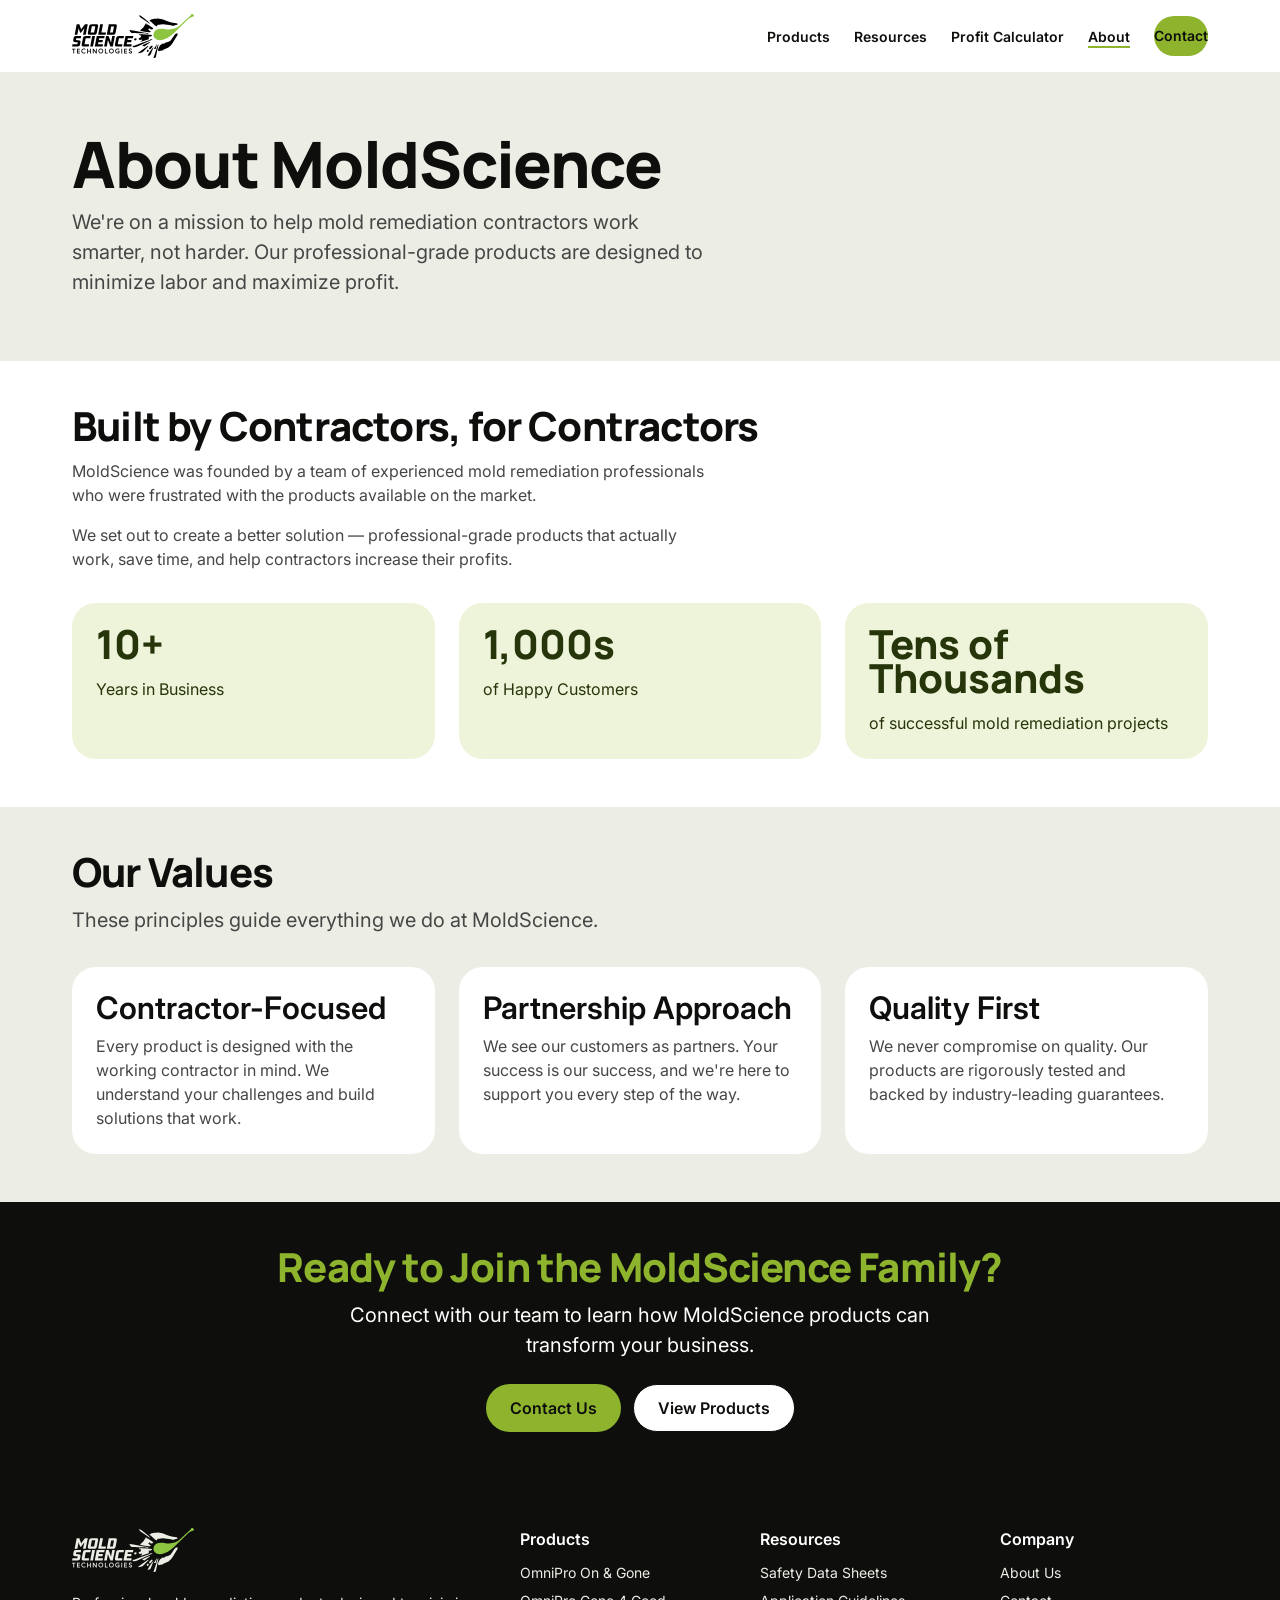
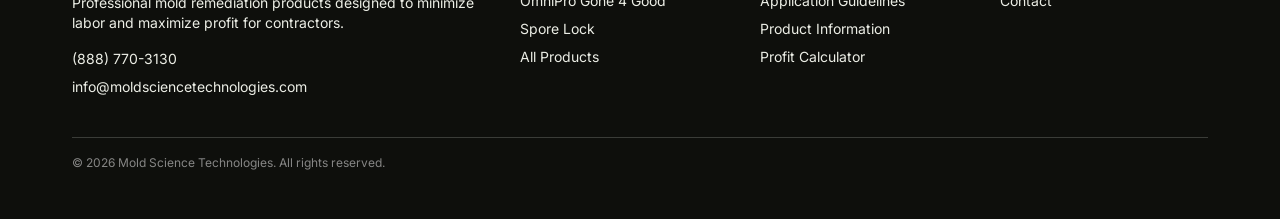
==== about.html @ 7e909fd3 "Sync live site source from Vercel deployment Co-Authored-By: Claude Fable 5 <noreply@anthropic.com>" ====
<!doctype html>
<html lang="en">
<head>
  <meta charset="utf-8">
  <meta name="viewport" content="width=device-width, initial-scale=1">
  <title>About MoldScience — Mold Science Technologies</title>
  <meta name="description" content="We're on a mission to help mold remediation contractors work smarter, not harder. Built by contractors, for contractors.">
  <link rel="icon" href="/assets/img/favicon.svg" type="image/svg+xml">
  <link rel="preconnect" href="https://fonts.googleapis.com">
  <link rel="preconnect" href="https://fonts.gstatic.com" crossorigin>
  <link href="https://fonts.googleapis.com/css2?family=Manrope:wght@800&family=Inter:wght@400;600&display=swap" rel="stylesheet">
  <link rel="stylesheet" href="/styles/tokens.css">
  <link rel="stylesheet" href="/styles/site.css">
</head>
<body>

  <header class="nav">
    <div class="container nav-inner">
      <a class="nav-logo" href="/" aria-label="Mold Science Technologies — Home">
        <img src="/assets/img/logo.svg" alt="Mold Science Technologies">
      </a>
      <button class="nav-toggle" aria-expanded="false" aria-label="Menu">
        <svg width="24" height="24" viewBox="0 0 24 24" fill="none" aria-hidden="true"><path d="M3 6h18M3 12h18M3 18h18" stroke="currentColor" stroke-width="2" stroke-linecap="round"/></svg>
      </button>
      <ul class="nav-links">
        <li><a href="/products">Products</a></li>
        <li><a href="/resources">Resources</a></li>
        <li><a href="/calculator">Profit Calculator</a></li>
        <li><a href="/about" aria-current="page">About</a></li>
        <li><a class="btn btn--primary" href="/contact">Contact</a></li>
      </ul>
    </div>
  </header>

  <main>
    <!-- Hero -->
    <section class="band band--soft band--hero">
      <div class="container">
        <h1 class="display-xl mb-4">About MoldScience</h1>
        <p class="body-lg" style="max-width: 640px;">We're on a mission to help mold remediation contractors work smarter, not harder. Our professional-grade products are designed to minimize labor and maximize profit.</p>
      </div>
    </section>

    <!-- Story + stats -->
    <section class="band band--white">
      <div class="container">
        <h2 class="display-md mb-4">Built by Contractors, for Contractors</h2>
        <div style="max-width: 640px;" class="mb-8">
          <p>MoldScience was founded by a team of experienced mold remediation professionals who were frustrated with the products available on the market.</p>
          <p>We set out to create a better solution — professional-grade products that actually work, save time, and help contractors increase their profits.</p>
        </div>
        <div class="grid grid--3">
          <div class="card card--pale">
            <p class="stat">10+</p>
            <p>Years in Business</p>
          </div>
          <div class="card card--pale">
            <p class="stat">1,000s</p>
            <p>of Happy Customers</p>
          </div>
          <div class="card card--pale">
            <p class="stat">Tens of Thousands</p>
            <p>of successful mold remediation projects</p>
          </div>
        </div>
      </div>
    </section>

    <!-- Values -->
    <section class="band band--soft">
      <div class="container">
        <h2 class="display-md mb-4">Our Values</h2>
        <p class="body-lg mb-8" style="max-width: 640px;">These principles guide everything we do at MoldScience.</p>
        <div class="grid grid--3">
          <div class="card">
            <h3 class="display-sm mb-2">Contractor-Focused</h3>
            <p>Every product is designed with the working contractor in mind. We understand your challenges and build solutions that work.</p>
          </div>
          <div class="card">
            <h3 class="display-sm mb-2">Partnership Approach</h3>
            <p>We see our customers as partners. Your success is our success, and we're here to support you every step of the way.</p>
          </div>
          <div class="card">
            <h3 class="display-sm mb-2">Quality First</h3>
            <p>We never compromise on quality. Our products are rigorously tested and backed by industry-leading guarantees.</p>
          </div>
        </div>
      </div>
    </section>

    <!-- Conversion moment -->
    <section class="band band--dark">
      <div class="container center">
        <h2 class="display-md mb-4">Ready to Join the MoldScience Family?</h2>
        <p class="body-lg mb-6" style="max-width: 620px; margin-inline: auto;">Connect with our team to learn how MoldScience products can transform your business.</p>
        <div class="cluster" style="justify-content: center;">
          <a class="btn btn--primary" href="/contact">Contact Us</a>
          <a class="btn btn--tertiary" href="/products">View Products</a>
        </div>
      </div>
    </section>
  </main>

  <footer class="footer">
    <div class="container">
      <div class="footer-grid">
        <div>
          <div class="footer-logo"><img src="/assets/img/logo-light.svg" alt="Mold Science Technologies"></div>
          <p>Professional mold remediation products designed to minimize labor and maximize profit for contractors.</p>
          <ul>
            <li><a href="tel:+18887703130">(888) 770-3130</a></li>
            <li><a href="mailto:info@moldsciencetechnologies.com">info@moldsciencetechnologies.com</a></li>
          </ul>
        </div>
        <div>
          <h4>Products</h4>
          <ul>
            <li><a href="/products/on-and-gone">OmniPro On &amp; Gone</a></li>
            <li><a href="/products/gone-4-good">OmniPro Gone 4 Good</a></li>
            <li><a href="/products/spore-lock">Spore Lock</a></li>
            <li><a href="/products">All Products</a></li>
          </ul>
        </div>
        <div>
          <h4>Resources</h4>
          <ul>
            <li><a href="/resources#sds">Safety Data Sheets</a></li>
            <li><a href="/resources#guides">Application Guidelines</a></li>
            <li><a href="/resources">Product Information</a></li>
            <li><a href="/calculator">Profit Calculator</a></li>
          </ul>
        </div>
        <div>
          <h4>Company</h4>
          <ul>
            <li><a href="/about">About Us</a></li>
            <li><a href="/contact">Contact</a></li>
          </ul>
        </div>
      </div>
      <p class="footer-meta">© 2026 Mold Science Technologies. All rights reserved.</p>
    </div>
  </footer>

  <script src="/js/site.js"></script>
</body>
</html>
---- styles/tokens.css ----
/* ==========================================================================
   Mold Science Technologies — Design Tokens
   Source of truth: MST-DESIGN.md v1.0 (locked). No new colors, no new fonts.
   ========================================================================== */

:root {
  /* ---- Color ---- */
  --primary:         #8EB42E; /* logo green — CTAs + step rail ONLY */
  --on-primary:      #0e0f0c;
  --primary-active:  #A6CC48;
  --primary-neutral: #CFE39A; /* badges, step markers */
  --primary-pale:    #EEF4DA; /* pale green feature-card bg */

  --ink:       #0e0f0c; /* headlines, dark bands, footer */
  --ink-deep:  #26350A; /* text on primary-pale surfaces */
  --body:      #454745;
  --mute:      #868685;

  --canvas:      #ffffff;
  --canvas-soft: #ECEEE6; /* sage band */

  --positive:      #2ead4b;
  --positive-deep: #054d28;
  --warning:       #ffd11a;
  --warning-deep:  #b86700;
  --negative:      #d03238;
  --negative-deep: #a72027;

  /* ---- Typography ---- */
  --font-display: "Manrope", "Inter", sans-serif; /* weight 800 heroes */
  --font-body:    "Inter", sans-serif;            /* 400 / 600 */

  /* Scale (Wise, unchanged) — fluid floor for small screens */
  --display-mega-size: clamp(3.25rem, 1rem + 9vw, 7.875rem);   /* → 126 */
  --display-mega-line: 0.85;                                    /* 107/126 */
  --display-xxl-size:  clamp(2.875rem, 1rem + 7vw, 6rem);      /* → 96 */
  --display-xxl-line:  0.854;                                   /* 82/96 */
  --display-xl-size:   clamp(2.25rem, 1.25rem + 4vw, 4rem);    /* → 64 */
  --display-xl-line:   0.844;                                   /* 54/64 */
  --display-md-size:   clamp(1.75rem, 1.35rem + 1.6vw, 2.5rem);/* → 40 */
  --display-md-line:   0.85;                                    /* 34/40 */
  --display-sm-size:   clamp(1.5rem, 1.3rem + 0.8vw, 2rem);    /* → 32, Inter 600 */
  --display-sm-line:   1.125;

  --body-lg-size: 1.25rem;   --body-lg-line: 1.5;   /* 20/30 lead */
  --body-md-size: 1rem;      --body-md-line: 1.5;   /* 16/24 */
  --body-sm-size: 0.875rem;  --body-sm-line: 1.43;  /* 14/20 */
  --caption-size: 0.75rem;   --caption-line: 1.333; /* 12/16 */
  --button-size:  1rem;      /* 16 / 600 */

  /* ---- Shape ---- */
  --radius-card:  24px;
  --radius-input: 12px;
  --radius-pill:  9999px;

  /* ---- Spacing (base 4px) ---- */
  --sp-1: 4px;  --sp-2: 8px;  --sp-3: 12px; --sp-4: 16px;
  --sp-5: 20px; --sp-6: 24px; --sp-8: 32px; --sp-10: 40px;
  --sp-12: 48px; --sp-16: 64px; --sp-20: 80px;

  --band-pad: var(--sp-12);   /* bands 48px vertical */
  --card-pad: var(--sp-6);    /* card interiors 24px */
  --btn-height: 48px;

  --container: 1200px;
}
---- styles/site.css ----
/* ==========================================================================
   Mold Science Technologies — Component layer
   Everything here derives from tokens.css. Page rhythm:
   sage hero → white → alternating sage/white → dark CTA → dark footer.
   ========================================================================== */

/* ---- Reset / base ------------------------------------------------------ */
*, *::before, *::after { box-sizing: border-box; }
html { -webkit-text-size-adjust: 100%; }
body {
  margin: 0;
  font-family: var(--font-body);
  font-size: var(--body-md-size);
  line-height: var(--body-md-line);
  color: var(--body);
  background: var(--canvas);
}
img, video, svg { max-width: 100%; height: auto; display: block; }
a { color: inherit; }
:focus-visible { outline: 2px solid var(--ink); outline-offset: 2px; }

/* ---- Type -------------------------------------------------------------- */
h1, h2, h3, h4 { margin: 0; color: var(--ink); }
p { margin: 0 0 var(--sp-4); }
p:last-child { margin-bottom: 0; }

.display-mega, .display-xxl, .display-xl, .display-md {
  font-family: var(--font-display);
  font-weight: 800; /* heroes never lighter than 800 */
  letter-spacing: -0.02em;
  color: var(--ink);
}
.display-mega { font-size: var(--display-mega-size); line-height: var(--display-mega-line); }
.display-xxl  { font-size: var(--display-xxl-size);  line-height: var(--display-xxl-line); }
.display-xl   { font-size: var(--display-xl-size);   line-height: var(--display-xl-line); }
.display-md   { font-size: var(--display-md-size);   line-height: var(--display-md-line); }
.display-sm   { font-family: var(--font-body); font-weight: 600;
                font-size: var(--display-sm-size); line-height: var(--display-sm-line); color: var(--ink); }

.body-lg  { font-size: var(--body-lg-size); line-height: var(--body-lg-line); }
.body-sm  { font-size: var(--body-sm-size); line-height: var(--body-sm-line); }
.caption  { font-size: var(--caption-size); line-height: var(--caption-line); color: var(--mute); }
.strong   { font-weight: 600; color: var(--ink); }

.eyebrow {
  font-size: var(--body-sm-size);
  font-weight: 600;
  letter-spacing: 0.08em;
  text-transform: uppercase;
  color: var(--ink-deep);
  margin: 0 0 var(--sp-4);
}

/* ---- Layout ------------------------------------------------------------ */
.container {
  max-width: var(--container);
  margin-inline: auto;
  padding-inline: var(--sp-5);
}
@media (min-width: 768px) { .container { padding-inline: var(--sp-8); } }

.band { padding-block: var(--band-pad); }
.band--white { background: var(--canvas); }
.band--soft  { background: var(--canvas-soft); }
.band--pale  { background: var(--primary-pale); color: var(--ink-deep); }
.band--pale h1, .band--pale h2, .band--pale h3, .band--pale h4 { color: var(--ink-deep); }
.band--dark  { background: var(--ink); color: var(--canvas); }
.band--dark h1, .band--dark h2, .band--dark h3 { color: var(--primary); } /* conversion moment */
@media (min-width: 768px) { .band--hero { padding-block: var(--sp-16); } }

.grid { display: grid; gap: var(--sp-6); }
@media (min-width: 768px) {
  .grid--2 { grid-template-columns: repeat(2, 1fr); }
  .grid--3 { grid-template-columns: repeat(3, 1fr); }
}

/* ---- Buttons ------------------------------------------------------------
   primary = green pill / near-black label · secondary = sage pill
   tertiary = white + 1px ink outline. All ~48px tall. */
.btn {
  display: inline-flex;
  align-items: center;
  justify-content: center;
  gap: var(--sp-2);
  min-height: var(--btn-height);
  padding: 0 var(--sp-6);
  border-radius: var(--radius-pill);
  border: 0;
  font-family: var(--font-body);
  font-size: var(--button-size);
  font-weight: 600;
  line-height: 1;
  text-decoration: none;
  cursor: pointer;
  transition: background-color 140ms ease-out, border-color 140ms ease-out;
}
.btn--primary { background: var(--primary); color: var(--on-primary); }
.btn--primary:hover, .btn--primary:active { background: var(--primary-active); }
.btn--secondary { background: var(--canvas-soft); color: var(--ink); }
.btn--secondary:hover { background: var(--primary-neutral); }
.btn--tertiary { background: var(--canvas); color: var(--ink); border: 1px solid var(--ink); }
.btn--tertiary:hover { background: var(--canvas-soft); }
/* on sage bands the secondary pill needs the white surface treatment */
.band--soft .btn--secondary { background: var(--canvas); }
.band--soft .btn--secondary:hover { background: var(--primary-neutral); }

/* ---- Cards --------------------------------------------------------------
   Elevation = surface contrast, not shadows. */
.card {
  background: var(--canvas);
  border-radius: var(--radius-card);
  padding: var(--card-pad);
}
.card--pale { background: var(--primary-pale); color: var(--ink-deep); }
.card--pale h3, .card--pale h4, .card--pale .stat { color: var(--ink-deep); }
.card--dark { background: var(--ink); color: var(--canvas); } /* promo moments only */
.card--dark h3, .card--dark h4 { color: var(--primary); }
.card--media { padding: 0; overflow: hidden; }
.card--media .card-body { padding: var(--card-pad); }
.card-figure { background: var(--canvas); display: grid; place-items: center; }
.card-figure img { width: 100%; object-fit: contain; }

.stat { font-family: var(--font-display); font-weight: 800; font-size: var(--display-md-size); line-height: var(--display-md-line); }

/* ---- Badges -------------------------------------------------------------*/
.badge {
  display: inline-flex;
  align-items: center;
  padding: var(--sp-1) var(--sp-3);
  border-radius: var(--radius-pill);
  background: var(--primary-neutral);
  color: var(--ink-deep);
  font-size: var(--caption-size);
  font-weight: 600;
  line-height: var(--caption-line);
}

/* ---- Step rail — THE signature element -----------------------------------
   Clean (On & Gone) → Protect (Gone 4 Good) → Lock (Spore Lock).
   Green nodes joined by a connector. On product pages, `aria-current="step"`
   marks "you are here": current node solid green, others outlined. */
.steprail {
  display: flex;
  list-style: none;
  margin: 0;
  padding: 0;
}
.steprail li {
  position: relative;
  flex: 1;
  display: flex;
  flex-direction: column;
  align-items: center;
  text-align: center;
  gap: var(--sp-2);
  padding-top: var(--sp-1);
}
.steprail .node {
  width: 40px;
  height: 40px;
  border-radius: 50%;
  display: grid;
  place-items: center;
  background: var(--primary);
  color: var(--on-primary);
  font-family: var(--font-display);
  font-weight: 800;
  font-size: var(--body-md-size);
  position: relative;
  z-index: 1;
}
/* connector */
.steprail li + li::before {
  content: "";
  position: absolute;
  top: calc(var(--sp-1) + 20px);
  right: calc(50% + 28px);
  left: calc(-50% + 28px);
  height: 2px;
  background: var(--primary);
}
.steprail .step-name {
  font-weight: 600;
  color: var(--ink);
  font-size: var(--body-md-size);
  line-height: var(--body-md-line);
}
.steprail .step-product {
  font-size: var(--caption-size);
  line-height: var(--caption-line);
  color: var(--mute);
}
/* dark surface variant */
.band--dark .steprail .step-name, .card--dark .steprail .step-name { color: var(--canvas); }
.band--dark .steprail li + li::before, .card--dark .steprail li + li::before { background: var(--primary); }
/* "you are here" (compact, top of product pages) */
.steprail--current li:not([aria-current]) .node {
  background: transparent;
  color: var(--mute);
  box-shadow: inset 0 0 0 2px var(--mute);
}
.steprail--current li:not([aria-current]) .step-name { color: var(--mute); }
.steprail--compact .node { width: 32px; height: 32px; font-size: var(--body-sm-size); }
.steprail--compact li + li::before { top: calc(var(--sp-1) + 16px); right: calc(50% + 24px); left: calc(-50% + 24px); }
.steprail--compact .step-product { display: none; }

/* ---- Nav ---------------------------------------------------------------- */
.nav {
  position: sticky;
  top: 0;
  z-index: 50;
  background: var(--canvas);
  border-bottom: 1px solid var(--canvas-soft);
}
.nav-inner {
  display: flex;
  align-items: center;
  gap: var(--sp-6);
  min-height: 72px;
}
.nav-logo { display: flex; align-items: center; margin-right: auto; }
.nav-logo img { height: 44px; width: auto; }
.nav-links {
  display: flex;
  align-items: center;
  gap: var(--sp-6);
  list-style: none;
  margin: 0;
  padding: 0;
}
.nav-links a {
  text-decoration: none;
  font-weight: 600;
  font-size: var(--body-sm-size);
  color: var(--ink);
  padding: var(--sp-2) 0;
}
.nav-links a:hover { color: var(--ink-deep); text-decoration: underline; text-underline-offset: 4px; }
.nav-links a[aria-current="page"] { text-decoration: underline; text-underline-offset: 4px; text-decoration-color: var(--primary); text-decoration-thickness: 2px; }
.nav .btn { min-height: 40px; }
.nav-toggle {
  display: none;
  background: none;
  border: 0;
  padding: var(--sp-2);
  cursor: pointer;
  color: var(--ink);
}
@media (max-width: 899px) {
  .nav-toggle { display: inline-flex; }
  .nav-links {
    display: none;
    position: absolute;
    top: 100%;
    left: 0;
    right: 0;
    flex-direction: column;
    align-items: stretch;
    gap: 0;
    background: var(--canvas);
    border-bottom: 1px solid var(--canvas-soft);
    padding: var(--sp-2) var(--sp-5) var(--sp-5);
  }
  .nav-links a { display: block; padding: var(--sp-3) 0; }
  .nav-links a.btn { display: inline-flex; margin-top: var(--sp-2); padding: 0 var(--sp-6); }
  .nav.is-open .nav-links { display: flex; }
}

/* ---- Footer -------------------------------------------------------------- */
.footer {
  background: var(--ink);
  color: var(--canvas-soft);
  padding-block: var(--band-pad);
  font-size: var(--body-sm-size);
  line-height: var(--body-sm-line);
}
.footer-grid { display: grid; gap: var(--sp-8); }
@media (min-width: 768px) { .footer-grid { grid-template-columns: 2fr 1fr 1fr 1fr; } }
.footer h4 {
  color: var(--canvas);
  font-size: var(--body-md-size);
  font-weight: 600;
  margin-bottom: var(--sp-3);
}
.footer ul { list-style: none; margin: 0; padding: 0; }
.footer li { margin-bottom: var(--sp-2); }
.footer a { color: var(--canvas-soft); text-decoration: none; }
.footer a:hover { color: var(--canvas); text-decoration: underline; text-underline-offset: 3px; }
.footer-logo { display: inline-block; margin-bottom: var(--sp-4); }
.footer-logo img { height: 44px; width: auto; }
.footer-meta {
  margin-top: var(--sp-8);
  padding-top: var(--sp-4);
  border-top: 1px solid rgba(236, 238, 230, 0.2);
  color: var(--mute);
  font-size: var(--caption-size);
}

/* ---- Forms ---------------------------------------------------------------- */
.field { display: grid; gap: var(--sp-1); margin-bottom: var(--sp-4); }
.field label {
  font-size: var(--body-sm-size);
  font-weight: 600;
  color: var(--ink);
}
.input, select.input, textarea.input {
  width: 100%;
  min-height: var(--btn-height);
  padding: var(--sp-3) var(--sp-4);
  border: 1px solid var(--mute);
  border-radius: var(--radius-input);
  background: var(--canvas);
  font: inherit;
  color: var(--ink);
}
textarea.input { min-height: 120px; resize: vertical; }
.input:focus-visible { outline: 2px solid var(--ink); outline-offset: 0; border-color: var(--ink); }
.input[aria-invalid="true"] { border-color: var(--negative); outline-color: var(--negative); }
.field .error { color: var(--negative-deep); font-size: var(--caption-size); line-height: var(--caption-line); }
.field .hint  { color: var(--mute); font-size: var(--caption-size); line-height: var(--caption-line); }

/* ---- Download rows -------------------------------------------------------- */
.download-row {
  display: flex;
  align-items: center;
  gap: var(--sp-4);
  background: var(--canvas);
  border-radius: var(--radius-card);
  padding: var(--sp-4) var(--card-pad);
}
.doc-icon {
  flex: none;
  width: 48px;
  height: 48px;
  border-radius: var(--radius-input);
  display: grid;
  place-items: center;
  background: var(--canvas-soft);
  color: var(--ink);
}
.doc-icon--sds { background: var(--warning); } /* safety chrome reads instantly as "safety document" */
.download-row .doc-title { font-weight: 600; color: var(--ink); }
.download-row .doc-meta { color: var(--mute); font-size: var(--caption-size); line-height: var(--caption-line); }
.download-row .doc-text { flex: 1; min-width: 0; }
.download-row .btn { flex: none; }
@media (max-width: 560px) {
  .download-row { flex-wrap: wrap; }
  .download-row .doc-text { flex-basis: calc(100% - 48px - var(--sp-4)); }
  .download-row .btn { width: 100%; }
}

/* ---- Callouts (status colors are status-only, never brand) ---------------- */
.callout {
  display: flex;
  gap: var(--sp-3);
  padding: var(--sp-4);
  border-radius: var(--radius-input);
  font-size: var(--body-sm-size);
  line-height: var(--body-sm-line);
}
.callout--warning  { background: var(--warning);  color: var(--ink); }
.callout--positive { background: var(--positive); color: var(--canvas); }
.callout--negative { background: var(--negative); color: var(--canvas); }

/* ---- Video embed ----------------------------------------------------------- */
.media-frame {
  border-radius: var(--radius-card);
  overflow: hidden;
  background: var(--ink);
  aspect-ratio: 16 / 9;
}
.media-frame > video, .media-frame > iframe, .media-frame > .media-placeholder {
  width: 100%;
  height: 100%;
  border: 0;
  display: block;
  object-fit: cover;
}
.media-placeholder {
  display: grid;
  place-items: center;
  color: var(--canvas-soft);
  font-size: var(--body-sm-size);
  text-align: center;
  padding: var(--sp-6);
}

/* ---- Utilities --------------------------------------------------------------*/
.mt-0 { margin-top: 0; }
.mb-2 { margin-bottom: var(--sp-2); }
.mb-4 { margin-bottom: var(--sp-4); }
.mb-6 { margin-bottom: var(--sp-6); }
.mb-8 { margin-bottom: var(--sp-8); }
.stack > * + * { margin-top: var(--sp-4); }
.cluster { display: flex; flex-wrap: wrap; gap: var(--sp-3); align-items: center; }
.center { text-align: center; }
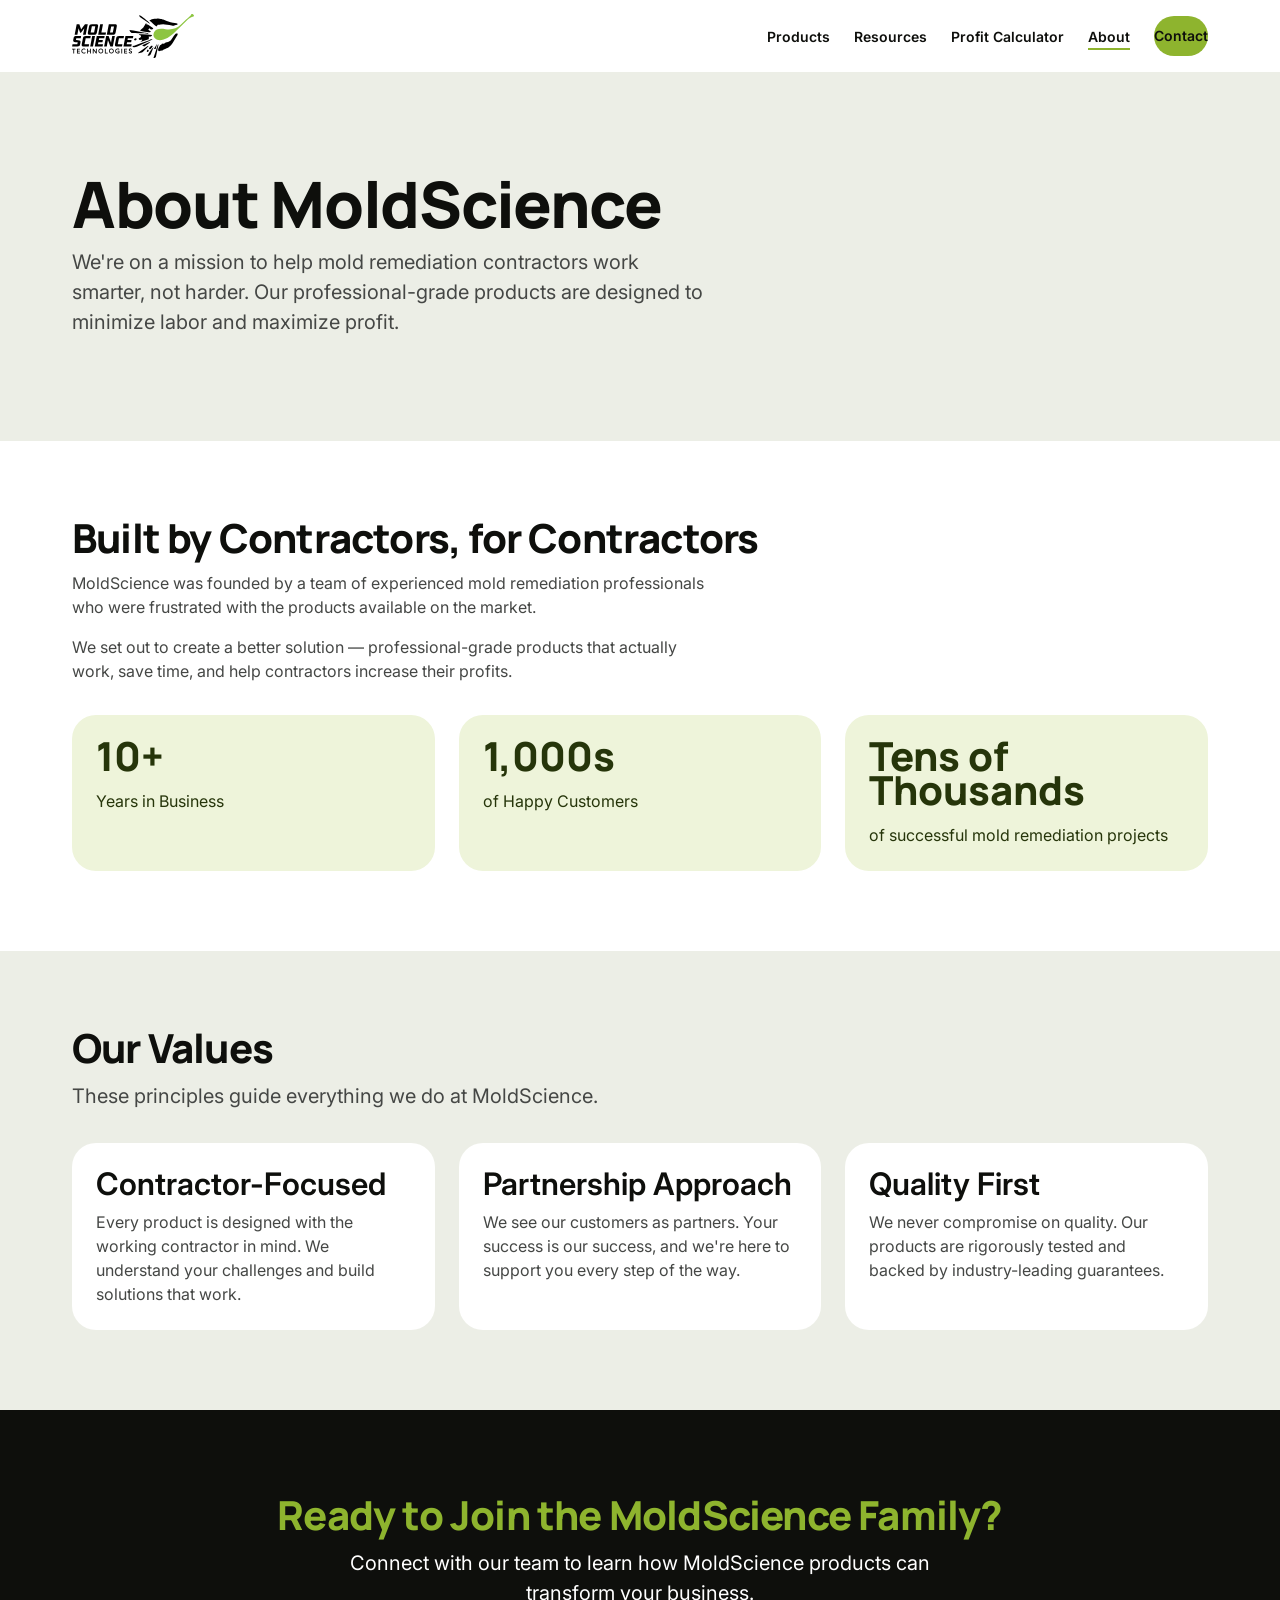
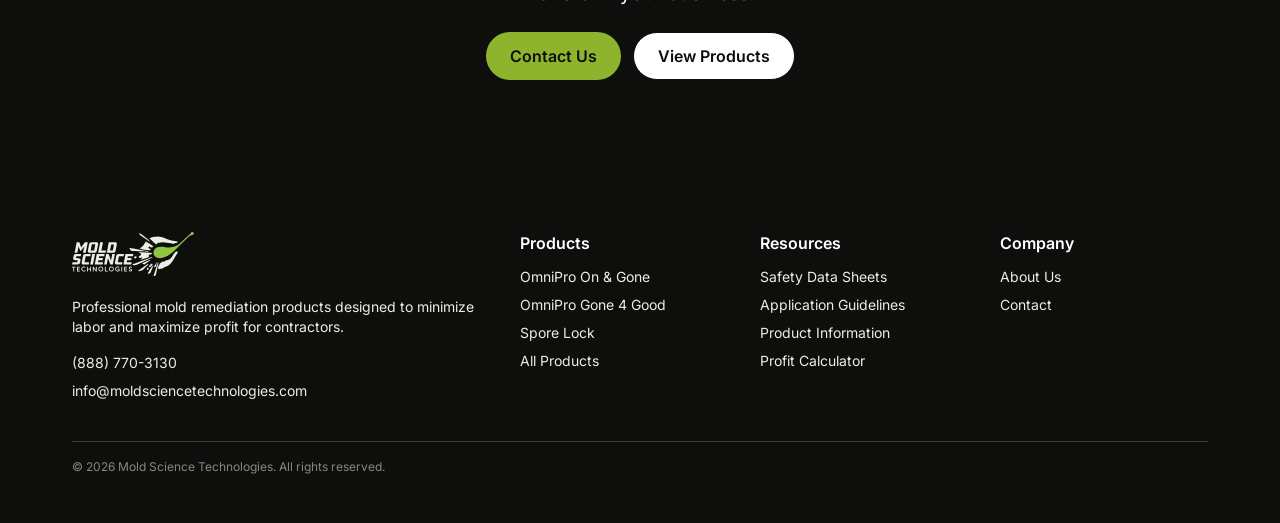
==== commit 6679885b: "Motion + polish layer: expensive easing, staggered reveals, hover physics, macro whitespace; add des" ====
--- a/about.html
+++ b/about.html
@@ -11,6 +11,7 @@
   <link href="https://fonts.googleapis.com/css2?family=Manrope:wght@800&family=Inter:wght@400;600&display=swap" rel="stylesheet">
   <link rel="stylesheet" href="/styles/tokens.css">
   <link rel="stylesheet" href="/styles/site.css">
+  <link rel="stylesheet" href="/styles/motion.css">
 </head>
 <body>
 
@@ -36,29 +37,29 @@
     <!-- Hero -->
     <section class="band band--soft band--hero">
       <div class="container">
-        <h1 class="display-xl mb-4">About MoldScience</h1>
-        <p class="body-lg" style="max-width: 640px;">We're on a mission to help mold remediation contractors work smarter, not harder. Our professional-grade products are designed to minimize labor and maximize profit.</p>
+        <h1 data-reveal class="display-xl mb-4">About MoldScience</h1>
+        <p data-reveal class="body-lg" style="max-width: 640px;">We're on a mission to help mold remediation contractors work smarter, not harder. Our professional-grade products are designed to minimize labor and maximize profit.</p>
       </div>
     </section>
 
     <!-- Story + stats -->
     <section class="band band--white">
       <div class="container">
-        <h2 class="display-md mb-4">Built by Contractors, for Contractors</h2>
+        <h2 data-reveal class="display-md mb-4">Built by Contractors, for Contractors</h2>
         <div style="max-width: 640px;" class="mb-8">
           <p>MoldScience was founded by a team of experienced mold remediation professionals who were frustrated with the products available on the market.</p>
           <p>We set out to create a better solution — professional-grade products that actually work, save time, and help contractors increase their profits.</p>
         </div>
-        <div class="grid grid--3">
-          <div class="card card--pale">
+        <div data-reveal-group class="grid grid--3">
+          <div data-reveal class="card card--pale">
             <p class="stat">10+</p>
             <p>Years in Business</p>
           </div>
-          <div class="card card--pale">
+          <div data-reveal class="card card--pale">
             <p class="stat">1,000s</p>
             <p>of Happy Customers</p>
           </div>
-          <div class="card card--pale">
+          <div data-reveal class="card card--pale">
             <p class="stat">Tens of Thousands</p>
             <p>of successful mold remediation projects</p>
           </div>
@@ -69,18 +70,18 @@
     <!-- Values -->
     <section class="band band--soft">
       <div class="container">
-        <h2 class="display-md mb-4">Our Values</h2>
-        <p class="body-lg mb-8" style="max-width: 640px;">These principles guide everything we do at MoldScience.</p>
-        <div class="grid grid--3">
-          <div class="card">
+        <h2 data-reveal class="display-md mb-4">Our Values</h2>
+        <p data-reveal class="body-lg mb-8" style="max-width: 640px;">These principles guide everything we do at MoldScience.</p>
+        <div data-reveal-group class="grid grid--3">
+          <div data-reveal class="card">
             <h3 class="display-sm mb-2">Contractor-Focused</h3>
             <p>Every product is designed with the working contractor in mind. We understand your challenges and build solutions that work.</p>
           </div>
-          <div class="card">
+          <div data-reveal class="card">
             <h3 class="display-sm mb-2">Partnership Approach</h3>
             <p>We see our customers as partners. Your success is our success, and we're here to support you every step of the way.</p>
           </div>
-          <div class="card">
+          <div data-reveal class="card">
             <h3 class="display-sm mb-2">Quality First</h3>
             <p>We never compromise on quality. Our products are rigorously tested and backed by industry-leading guarantees.</p>
           </div>
@@ -91,8 +92,8 @@
     <!-- Conversion moment -->
     <section class="band band--dark">
       <div class="container center">
-        <h2 class="display-md mb-4">Ready to Join the MoldScience Family?</h2>
-        <p class="body-lg mb-6" style="max-width: 620px; margin-inline: auto;">Connect with our team to learn how MoldScience products can transform your business.</p>
+        <h2 data-reveal class="display-md mb-4">Ready to Join the MoldScience Family?</h2>
+        <p data-reveal class="body-lg mb-6" style="max-width: 620px; margin-inline: auto;">Connect with our team to learn how MoldScience products can transform your business.</p>
         <div class="cluster" style="justify-content: center;">
           <a class="btn btn--primary" href="/contact">Contact Us</a>
           <a class="btn btn--tertiary" href="/products">View Products</a>
@@ -142,6 +143,7 @@
     </div>
   </footer>
 
+  <script src="/js/motion.js" defer></script>
   <script src="/js/site.js"></script>
 </body>
 </html>
--- a/styles/motion.css
+++ b/styles/motion.css
@@ -0,0 +1,86 @@
+:root {
+  --ease-out-expo: cubic-bezier(0.22, 1, 0.36, 1);
+  --ease-spring: cubic-bezier(0.32, 0.72, 0, 1);
+  --dur-fast: 180ms;
+  --dur-med: 500ms;
+  --dur-slow: 700ms;
+}
+
+html.js [data-reveal] { opacity: 0; transform: translateY(20px); }
+html.js [data-reveal].is-visible {
+  opacity: 1;
+  transform: none;
+  transition: opacity var(--dur-slow) var(--ease-out-expo), transform var(--dur-slow) var(--ease-out-expo);
+  transition-delay: calc(var(--reveal-i, 0) * 70ms);
+}
+
+.card { transition: transform var(--dur-med) var(--ease-spring), background-color var(--dur-med) var(--ease-spring); }
+.card--media img { transition: transform var(--dur-slow) var(--ease-out-expo); }
+.btn { transition: background-color var(--dur-fast) var(--ease-out-expo), transform var(--dur-fast) var(--ease-out-expo); }
+.btn:active { transform: scale(0.97); }
+
+.nav {
+  position: sticky;
+  top: 0;
+  z-index: 40;
+  transition: box-shadow var(--dur-med) var(--ease-out-expo), background-color var(--dur-med) var(--ease-out-expo);
+}
+.nav.is-scrolled { box-shadow: 0 1px 0 rgba(14, 15, 12, 0.08), 0 8px 24px -16px rgba(14, 15, 12, 0.18); }
+
+.nav-links a:not(.btn) {
+  background-image: linear-gradient(var(--primary), var(--primary));
+  background-position: left calc(100% - 3px);
+  background-repeat: no-repeat;
+  background-size: 0 2px;
+  transition: background-size 240ms var(--ease-out-expo);
+}
+.nav-links a:not(.btn):hover,
+.nav-links a:not(.btn):focus-visible,
+.nav-links a:not(.btn)[aria-current="page"] {
+  background-size: 100% 2px;
+  text-decoration: none;
+}
+
+html.js .steprail[data-reveal] li + li::before { transform: scaleX(0); transform-origin: left; }
+html.js .steprail[data-reveal] .node { opacity: 0; transform: scale(0.6); }
+html.js .steprail[data-reveal].is-visible li + li::before {
+  transform: scaleX(1);
+  transition: transform 900ms var(--ease-out-expo);
+}
+html.js .steprail[data-reveal].is-visible .node {
+  opacity: 1;
+  transform: scale(1);
+  transition: opacity var(--dur-med) var(--ease-out-expo), transform var(--dur-med) var(--ease-spring);
+}
+html.js .steprail[data-reveal].is-visible li:nth-child(2) .node { transition-delay: 80ms; }
+html.js .steprail[data-reveal].is-visible li:nth-child(3) .node { transition-delay: 160ms; }
+
+@media (hover: hover) {
+  a.card:hover, .card--link:hover { transform: translateY(-4px); }
+  .card--media:hover img { transform: scale(1.03); }
+  .btn--primary:hover { transform: translateY(-1px); }
+}
+
+@media (prefers-reduced-motion: reduce) {
+  html.js [data-reveal], html.js [data-reveal].is-visible {
+    opacity: 1;
+    transform: none;
+    transition: none;
+  }
+  html.js .steprail[data-reveal] li + li::before,
+  html.js .steprail[data-reveal] .node,
+  html.js .steprail[data-reveal].is-visible li + li::before,
+  html.js .steprail[data-reveal].is-visible .node {
+    opacity: 1;
+    transform: none;
+    transition: none;
+  }
+}
+
+/* ---- Macro whitespace ---------------------------------------------------- */
+@media (min-width: 1024px) {
+  .band { padding-block: 80px; }
+  .band--hero { padding-block: 104px; }
+  .band--dark { padding-block: 88px; }
+  .footer { padding-top: 64px; }
+}
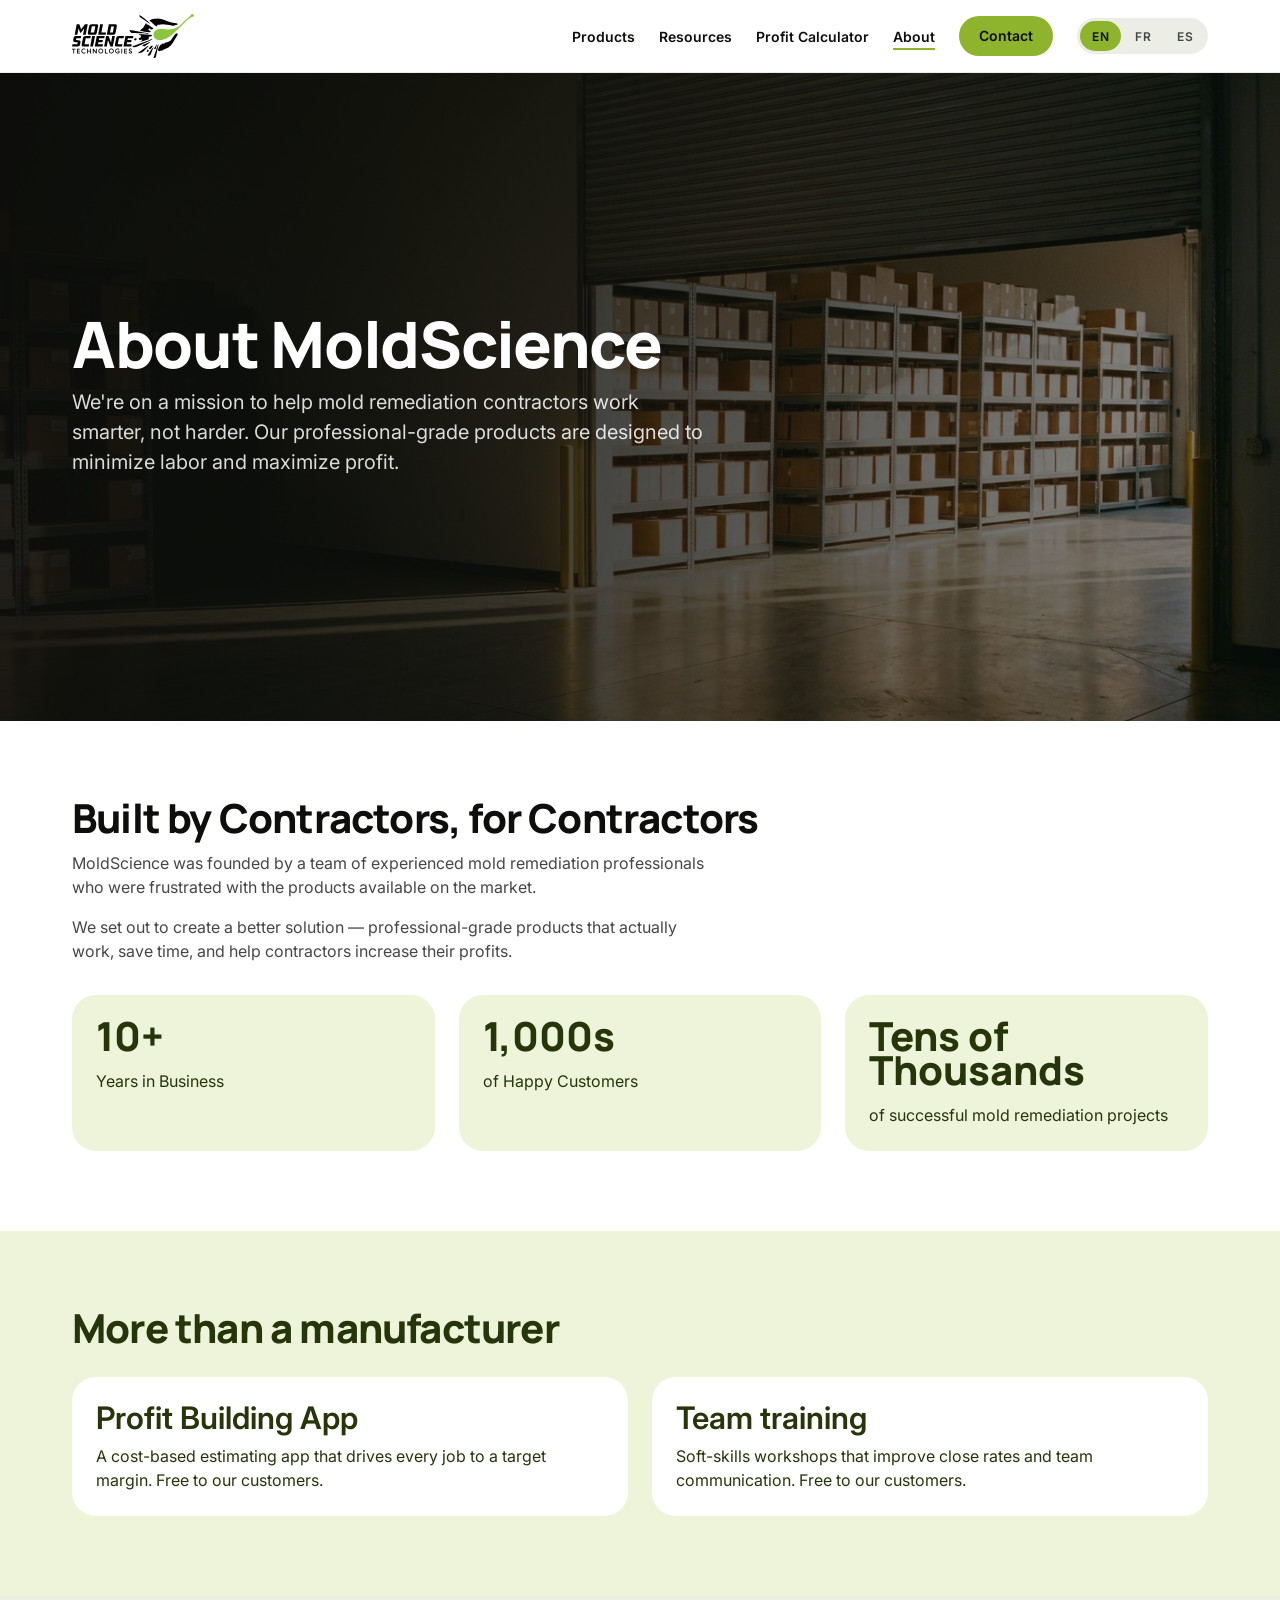
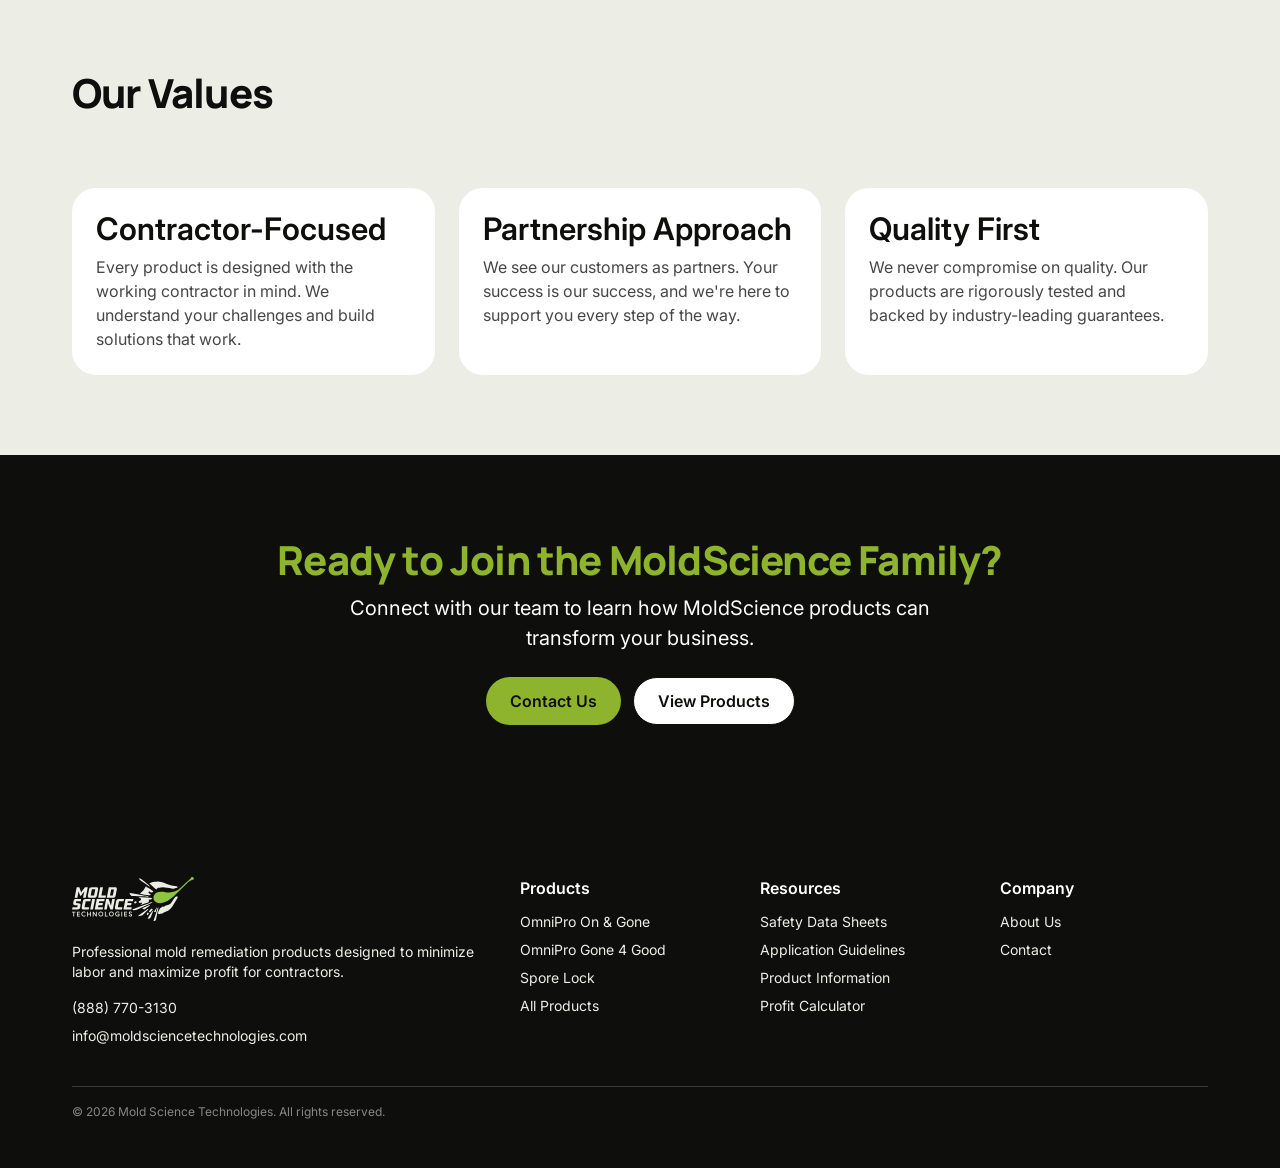
==== commit 00beb4b3: "Trilingual site (EN/fr-CA/es), interactive step rails, photo heroes, doc filter Content and navigati" ====
--- a/about.html
+++ b/about.html
@@ -1,149 +1,172 @@
-<!doctype html>
+<!DOCTYPE html>
+
 <html lang="en">
 <head>
-  <meta charset="utf-8">
-  <meta name="viewport" content="width=device-width, initial-scale=1">
-  <title>About MoldScience — Mold Science Technologies</title>
-  <meta name="description" content="We're on a mission to help mold remediation contractors work smarter, not harder. Built by contractors, for contractors.">
-  <link rel="icon" href="/assets/img/favicon.svg" type="image/svg+xml">
-  <link rel="preconnect" href="https://fonts.googleapis.com">
-  <link rel="preconnect" href="https://fonts.gstatic.com" crossorigin>
-  <link href="https://fonts.googleapis.com/css2?family=Manrope:wght@800&family=Inter:wght@400;600&display=swap" rel="stylesheet">
-  <link rel="stylesheet" href="/styles/tokens.css">
-  <link rel="stylesheet" href="/styles/site.css">
-  <link rel="stylesheet" href="/styles/motion.css">
+<meta charset="utf-8"/>
+<meta content="width=device-width, initial-scale=1" name="viewport"/>
+<title data-i18n="about_moldscience_mold_science_techn_ac02">About MoldScience — Mold Science Technologies</title>
+<meta content="We're on a mission to help mold remediation contractors work smarter, not harder. Built by contractors, for contractors." data-i18n-content="we_re_on_a_mission_59d6" name="description"/>
+<link href="/assets/img/favicon.svg" rel="icon" type="image/svg+xml"/>
+<link href="https://fonts.googleapis.com" rel="preconnect"/>
+<link crossorigin="" href="https://fonts.gstatic.com" rel="preconnect"/>
+<link href="https://fonts.googleapis.com/css2?family=Manrope:wght@800&amp;family=Inter:wght@400;600&amp;display=swap" rel="stylesheet"/>
+<link href="https://moldsciencetechnologies.vercel.app/about" hreflang="en" rel="alternate"/>
+<link href="https://moldsciencetechnologies.vercel.app/about?lang=fr" hreflang="fr-CA" rel="alternate"/>
+<link href="https://moldsciencetechnologies.vercel.app/about?lang=es" hreflang="es" rel="alternate"/>
+<link href="https://moldsciencetechnologies.vercel.app/about" hreflang="x-default" rel="alternate"/>
+<link href="/styles/tokens.css" rel="stylesheet"/>
+<link href="/styles/site.css" rel="stylesheet"/>
+<link href="/styles/motion.css" rel="stylesheet"/>
 </head>
 <body>
-
-  <header class="nav">
-    <div class="container nav-inner">
-      <a class="nav-logo" href="/" aria-label="Mold Science Technologies — Home">
-        <img src="/assets/img/logo.svg" alt="Mold Science Technologies">
-      </a>
-      <button class="nav-toggle" aria-expanded="false" aria-label="Menu">
-        <svg width="24" height="24" viewBox="0 0 24 24" fill="none" aria-hidden="true"><path d="M3 6h18M3 12h18M3 18h18" stroke="currentColor" stroke-width="2" stroke-linecap="round"/></svg>
-      </button>
-      <ul class="nav-links">
-        <li><a href="/products">Products</a></li>
-        <li><a href="/resources">Resources</a></li>
-        <li><a href="/calculator">Profit Calculator</a></li>
-        <li><a href="/about" aria-current="page">About</a></li>
-        <li><a class="btn btn--primary" href="/contact">Contact</a></li>
-      </ul>
-    </div>
-  </header>
-
-  <main>
-    <!-- Hero -->
-    <section class="band band--soft band--hero">
-      <div class="container">
-        <h1 data-reveal class="display-xl mb-4">About MoldScience</h1>
-        <p data-reveal class="body-lg" style="max-width: 640px;">We're on a mission to help mold remediation contractors work smarter, not harder. Our professional-grade products are designed to minimize labor and maximize profit.</p>
-      </div>
-    </section>
-
-    <!-- Story + stats -->
-    <section class="band band--white">
-      <div class="container">
-        <h2 data-reveal class="display-md mb-4">Built by Contractors, for Contractors</h2>
-        <div style="max-width: 640px;" class="mb-8">
-          <p>MoldScience was founded by a team of experienced mold remediation professionals who were frustrated with the products available on the market.</p>
-          <p>We set out to create a better solution — professional-grade products that actually work, save time, and help contractors increase their profits.</p>
-        </div>
-        <div data-reveal-group class="grid grid--3">
-          <div data-reveal class="card card--pale">
-            <p class="stat">10+</p>
-            <p>Years in Business</p>
-          </div>
-          <div data-reveal class="card card--pale">
-            <p class="stat">1,000s</p>
-            <p>of Happy Customers</p>
-          </div>
-          <div data-reveal class="card card--pale">
-            <p class="stat">Tens of Thousands</p>
-            <p>of successful mold remediation projects</p>
-          </div>
-        </div>
-      </div>
-    </section>
-
-    <!-- Values -->
-    <section class="band band--soft">
-      <div class="container">
-        <h2 data-reveal class="display-md mb-4">Our Values</h2>
-        <p data-reveal class="body-lg mb-8" style="max-width: 640px;">These principles guide everything we do at MoldScience.</p>
-        <div data-reveal-group class="grid grid--3">
-          <div data-reveal class="card">
-            <h3 class="display-sm mb-2">Contractor-Focused</h3>
-            <p>Every product is designed with the working contractor in mind. We understand your challenges and build solutions that work.</p>
-          </div>
-          <div data-reveal class="card">
-            <h3 class="display-sm mb-2">Partnership Approach</h3>
-            <p>We see our customers as partners. Your success is our success, and we're here to support you every step of the way.</p>
-          </div>
-          <div data-reveal class="card">
-            <h3 class="display-sm mb-2">Quality First</h3>
-            <p>We never compromise on quality. Our products are rigorously tested and backed by industry-leading guarantees.</p>
-          </div>
-        </div>
-      </div>
-    </section>
-
-    <!-- Conversion moment -->
-    <section class="band band--dark">
-      <div class="container center">
-        <h2 data-reveal class="display-md mb-4">Ready to Join the MoldScience Family?</h2>
-        <p data-reveal class="body-lg mb-6" style="max-width: 620px; margin-inline: auto;">Connect with our team to learn how MoldScience products can transform your business.</p>
-        <div class="cluster" style="justify-content: center;">
-          <a class="btn btn--primary" href="/contact">Contact Us</a>
-          <a class="btn btn--tertiary" href="/products">View Products</a>
-        </div>
-      </div>
-    </section>
-  </main>
-
-  <footer class="footer">
-    <div class="container">
-      <div class="footer-grid">
-        <div>
-          <div class="footer-logo"><img src="/assets/img/logo-light.svg" alt="Mold Science Technologies"></div>
-          <p>Professional mold remediation products designed to minimize labor and maximize profit for contractors.</p>
-          <ul>
-            <li><a href="tel:+18887703130">(888) 770-3130</a></li>
-            <li><a href="mailto:info@moldsciencetechnologies.com">info@moldsciencetechnologies.com</a></li>
-          </ul>
-        </div>
-        <div>
-          <h4>Products</h4>
-          <ul>
-            <li><a href="/products/on-and-gone">OmniPro On &amp; Gone</a></li>
-            <li><a href="/products/gone-4-good">OmniPro Gone 4 Good</a></li>
-            <li><a href="/products/spore-lock">Spore Lock</a></li>
-            <li><a href="/products">All Products</a></li>
-          </ul>
-        </div>
-        <div>
-          <h4>Resources</h4>
-          <ul>
-            <li><a href="/resources#sds">Safety Data Sheets</a></li>
-            <li><a href="/resources#guides">Application Guidelines</a></li>
-            <li><a href="/resources">Product Information</a></li>
-            <li><a href="/calculator">Profit Calculator</a></li>
-          </ul>
-        </div>
-        <div>
-          <h4>Company</h4>
-          <ul>
-            <li><a href="/about">About Us</a></li>
-            <li><a href="/contact">Contact</a></li>
-          </ul>
-        </div>
-      </div>
-      <p class="footer-meta">© 2026 Mold Science Technologies. All rights reserved.</p>
-    </div>
-  </footer>
-
-  <script src="/js/motion.js" defer></script>
-  <script src="/js/site.js"></script>
+<header class="nav">
+<div class="container nav-inner">
+<a aria-label="Mold Science Technologies — Home" class="nav-logo" href="/">
+<img alt="Mold Science Technologies" src="/assets/img/logo.svg"/>
+</a>
+<button aria-expanded="false" aria-label="Menu" class="nav-toggle">
+<svg aria-hidden="true" fill="none" height="24" viewbox="0 0 24 24" width="24"><path d="M3 6h18M3 12h18M3 18h18" stroke="currentColor" stroke-linecap="round" stroke-width="2"></path></svg>
+</button>
+<ul class="nav-links">
+<li><a data-i18n="products_fe0a" href="/products">Products</a></li>
+<li><a data-i18n="resources_87df" href="/resources">Resources</a></li>
+<li><a data-i18n="profit_calculator_030b" href="/calculator">Profit Calculator</a></li>
+<li><a aria-current="page" data-i18n="about_6b21" href="/about">About</a></li>
+<li><a class="btn btn--primary" data-i18n="contact_b374" href="/contact">Contact</a></li>
+<li class="nav-lang">
+<div aria-label="Site language" class="lang-switch" role="group">
+<button aria-pressed="true" class="lang-switch__btn is-active" data-lang-set="en" lang="en" type="button">EN</button>
+<button aria-pressed="false" class="lang-switch__btn" data-lang-set="fr" lang="fr" type="button">FR</button>
+<button aria-pressed="false" class="lang-switch__btn" data-lang-set="es" lang="es" type="button">ES</button>
+</div>
+</li>
+</ul>
+</div>
+</header>
+<main>
+<!-- Hero -->
+<section class="band band--hero hero-photo hero-photo--about">
+<div class="container">
+<h1 class="display-xl mb-4" data-i18n="about_moldscience_b8fa" data-reveal="">About MoldScience</h1>
+<p class="body-lg" data-i18n="we_re_on_a_mission_840b" data-reveal="" style="max-width: 640px;">We're on a mission to help mold remediation contractors work smarter, not harder. Our professional-grade products are designed to minimize labor and maximize profit.</p>
+</div>
+</section>
+<!-- Story + stats -->
+<section class="band band--white">
+<div class="container">
+<h2 class="display-md mb-4" data-i18n="built_by_contractors_for_contractors_7428" data-reveal="">Built by Contractors, for Contractors</h2>
+<div class="mb-8" style="max-width: 640px;">
+<p data-i18n="moldscience_was_founded_by_a_0fcb">MoldScience was founded by a team of experienced mold remediation professionals who were frustrated with the products available on the market.</p>
+<p data-i18n="we_set_out_to_create_c690">We set out to create a better solution — professional-grade products that actually work, save time, and help contractors increase their profits.</p>
+</div>
+<div class="grid grid--3" data-reveal-group="">
+<div class="card card--pale" data-reveal="">
+<p class="stat" data-i18n="10_a9be">10+</p>
+<p data-i18n="years_in_business_c887">Years in Business</p>
+</div>
+<div class="card card--pale" data-reveal="">
+<p class="stat" data-i18n="1_000s_4d2d">1,000s</p>
+<p data-i18n="of_happy_customers_cc1d">of Happy Customers</p>
+</div>
+<div class="card card--pale" data-reveal="">
+<p class="stat" data-i18n="tens_of_thousands_b03e">Tens of Thousands</p>
+<p data-i18n="of_successful_mold_remediation_proje_b2eb">of successful mold remediation projects</p>
+</div>
+</div>
+</div>
+</section>
+<!-- Customer support -->
+<section class="band band--pale">
+<div class="container">
+<h2 class="display-md mb-8" data-i18n="more_than_a_manufacturer_9d3d" data-reveal="">More than a manufacturer</h2>
+<div class="grid grid--2" data-reveal-group="">
+<div class="card" data-reveal="">
+<h3 class="display-sm mb-2" data-i18n="profit_building_app_7a9a">Profit Building App</h3>
+<p data-i18n="a_cost_based_estimating_app_d2ff">A cost-based estimating app that drives every job to a target margin. Free to our customers.</p>
+</div>
+<div class="card" data-reveal="">
+<h3 class="display-sm mb-2" data-i18n="team_training_50e1">Team training</h3>
+<p data-i18n="soft_skills_workshops_that_improve_2a2d">Soft-skills workshops that improve close rates and team communication. Free to our customers.</p>
+</div>
+</div>
+</div>
+</section>
+<!-- Values -->
+<section class="band band--soft">
+<div class="container">
+<h2 class="display-md mb-4" data-i18n="our_values_dce3" data-reveal="">Our Values</h2>
+<p class="body-lg mb-8" data-i18n="these_principles_guide_everything_we_6113" data-reveal="" style="max-width: 640px;">These principles guide everything we do at MoldScience.</p>
+<div class="grid grid--3" data-reveal-group="">
+<div class="card" data-reveal="">
+<h3 class="display-sm mb-2" data-i18n="contractor_focused_cfeb">Contractor-Focused</h3>
+<p data-i18n="every_product_is_designed_with_dc38">Every product is designed with the working contractor in mind. We understand your challenges and build solutions that work.</p>
+</div>
+<div class="card" data-reveal="">
+<h3 class="display-sm mb-2" data-i18n="partnership_approach_c175">Partnership Approach</h3>
+<p data-i18n="we_see_our_customers_as_93bf">We see our customers as partners. Your success is our success, and we're here to support you every step of the way.</p>
+</div>
+<div class="card" data-reveal="">
+<h3 class="display-sm mb-2" data-i18n="quality_first_af44">Quality First</h3>
+<p data-i18n="we_never_compromise_on_quality_78ad">We never compromise on quality. Our products are rigorously tested and backed by industry-leading guarantees.</p>
+</div>
+</div>
+</div>
+</section>
+<!-- Conversion moment -->
+<section class="band band--dark">
+<div class="container center">
+<h2 class="display-md mb-4" data-i18n="ready_to_join_the_moldscience_956d" data-reveal="">Ready to Join the MoldScience Family?</h2>
+<p class="body-lg mb-6" data-i18n="connect_with_our_team_to_1963" data-reveal="" style="max-width: 620px; margin-inline: auto;">Connect with our team to learn how MoldScience products can transform your business.</p>
+<div class="cluster" style="justify-content: center;">
+<a class="btn btn--primary" data-i18n="contact_us_9ad0" href="/contact">Contact Us</a>
+<a class="btn btn--tertiary" data-i18n="view_products_08be" href="/products">View Products</a>
+</div>
+</div>
+</section>
+</main>
+<footer class="footer">
+<div class="container">
+<div class="footer-grid">
+<div>
+<div class="footer-logo"><img alt="Mold Science Technologies" src="/assets/img/logo-light.svg"/></div>
+<p data-i18n="professional_mold_remediation_produc_610c">Professional mold remediation products designed to minimize labor and maximize profit for contractors.</p>
+<ul>
+<li><a data-i18n="888_770_3130_3604" href="tel:+18887703130">(888) 770-3130</a></li>
+<li><a data-i18n="info_moldsciencetechnologies_com_7f6a" href="mailto:info@moldsciencetechnologies.com">info@moldsciencetechnologies.com</a></li>
+</ul>
+</div>
+<div>
+<h4 data-i18n="products_fe0a">Products</h4>
+<ul>
+<li><a data-i18n="omnipro_on_gone_036c" href="/products/on-and-gone">OmniPro On &amp; Gone</a></li>
+<li><a data-i18n="omnipro_gone_4_good_756a" href="/products/gone-4-good">OmniPro Gone 4 Good</a></li>
+<li><a data-i18n="spore_lock_a215" href="/products/spore-lock">Spore Lock</a></li>
+<li><a data-i18n="all_products_60fe" href="/products">All Products</a></li>
+</ul>
+</div>
+<div>
+<h4 data-i18n="resources_87df">Resources</h4>
+<ul>
+<li><a data-i18n="safety_data_sheets_604f" href="/resources#sds">Safety Data Sheets</a></li>
+<li><a data-i18n="application_guidelines_38ab" href="/resources#guides">Application Guidelines</a></li>
+<li><a data-i18n="product_information_8f09" href="/resources">Product Information</a></li>
+<li><a data-i18n="profit_calculator_030b" href="/calculator">Profit Calculator</a></li>
+</ul>
+</div>
+<div>
+<h4 data-i18n="company_7a19">Company</h4>
+<ul>
+<li><a data-i18n="about_us_c887" href="/about">About Us</a></li>
+<li><a data-i18n="contact_b374" href="/contact">Contact</a></li>
+</ul>
+</div>
+</div>
+<p class="footer-meta" data-i18n="2026_mold_science_technologies_all_32bc">© 2026 Mold Science Technologies. All rights reserved.</p>
+</div>
+</footer>
+<script defer="" src="/js/motion.js"></script>
+<script defer="" src="/js/hero-ripple.js"></script>
+<script defer="" src="/js/i18n.js"></script>
+<script src="/js/site.js"></script>
 </body>
 </html>
--- a/styles/motion.css
+++ b/styles/motion.css
@@ -16,6 +16,8 @@
 
 .card { transition: transform var(--dur-med) var(--ease-spring), background-color var(--dur-med) var(--ease-spring); }
 .card--media img { transition: transform var(--dur-slow) var(--ease-out-expo); }
+/* Product figures in padded cards need rounded image corners on every edge. */
+.card:not(.card--media) > .card-figure > img { border-radius: var(--radius-card); }
 .btn { transition: background-color var(--dur-fast) var(--ease-out-expo), transform var(--dur-fast) var(--ease-out-expo); }
 .btn:active { transform: scale(0.97); }
 
@@ -26,6 +28,15 @@
   transition: box-shadow var(--dur-med) var(--ease-out-expo), background-color var(--dur-med) var(--ease-out-expo);
 }
 .nav.is-scrolled { box-shadow: 0 1px 0 rgba(14, 15, 12, 0.08), 0 8px 24px -16px rgba(14, 15, 12, 0.18); }
+
+/* Preserve the compact nav height while restoring the Contact pill's width. */
+.nav-links a.btn {
+  display: inline-flex;
+  align-items: center;
+  justify-content: center;
+  min-height: 40px;
+  padding: 0 20px;
+}
 
 .nav-links a:not(.btn) {
   background-image: linear-gradient(var(--primary), var(--primary));
@@ -77,6 +88,93 @@
   }
 }
 
+/* Attic hero */
+.hero-attic, .hero-photo {
+  --hero-scrim: linear-gradient(100deg, rgba(14,15,12,.85) 0%, rgba(14,15,12,.55) 45%, rgba(14,15,12,.15) 100%);
+  min-height: 72vh;
+  display: flex;
+  align-items: center;
+  color: white;
+  background-image: var(--hero-scrim), var(--hero-image);
+  background-position: center;
+  background-size: cover;
+}
+.hero-attic { --hero-image: url('/assets/img/attic-hero.jpg'); }
+.hero-photo--gone4good {
+  --hero-image: url('/assets/img/hero-gone4good.jpg');
+  /* this plate is brighter than the others, so the scrim carries more weight */
+  --hero-scrim: linear-gradient(100deg, rgba(14,15,12,.92) 0%, rgba(14,15,12,.72) 45%, rgba(14,15,12,.35) 100%);
+}
+.hero-photo--sporelock { --hero-image: url('/assets/img/hero-sporelock.jpg'); }
+.hero-photo--about {
+  --hero-image: url('/assets/img/hero-about.jpg');
+  /* warm, evenly lit plate — needs the heaviest scrim of the set */
+  --hero-scrim: linear-gradient(100deg, rgba(14,15,12,.94) 0%, rgba(14,15,12,.78) 45%, rgba(14,15,12,.42) 100%);
+}
+.hero-attic__content, .hero-photo > .container { width: 100%; }
+.hero-attic__content > * { max-width: 680px; }
+.hero-attic h1, .hero-photo h1 { color: white; }
+.hero-attic .eyebrow, .hero-photo .eyebrow { color: var(--primary-neutral); }
+.hero-attic .body-lg, .hero-photo .body-lg { color: rgba(255,255,255,.85); }
+.hero-attic__content > p:not(.eyebrow):not(.body-lg) { color: rgba(255,255,255,.85); }
+.hero-attic .btn--tertiary, .hero-photo .btn--tertiary {
+  color: white;
+  background: transparent;
+  border: 1px solid rgba(255,255,255,.5);
+}
+.hero-photo .btn--tertiary:hover,
+.hero-attic .btn--tertiary:hover,
+.hero-attic .btn--tertiary:focus-visible { background: rgba(255,255,255,.1); }
+
+.result-figure { margin: 0; }
+.result-image { position: relative; }
+.result-image img {
+  display: block;
+  width: 100%;
+  aspect-ratio: 4 / 3;
+  object-fit: cover;
+  border-radius: 24px;
+}
+.result-badge {
+  position: absolute;
+  z-index: 1;
+  top: var(--sp-3);
+  left: var(--sp-3);
+  padding: 6px 10px;
+  border-radius: 999px;
+  font-size: .75rem;
+  font-weight: 600;
+  line-height: 1;
+  letter-spacing: .08em;
+  text-transform: uppercase;
+}
+.result-badge--before { background: var(--ink); color: white; }
+.result-badge--after { background: var(--primary); color: var(--on-primary); }
+.results-grid--small { max-width: 880px; }
+.results-quote {
+  max-width: 880px;
+  margin: 0 auto;
+  padding: var(--sp-8);
+  border-left: 4px solid var(--primary);
+  background: var(--canvas-soft);
+  border-radius: var(--radius-card);
+}
+.results-quote cite { font-style: normal; font-weight: 600; }
+
+.home-video__card,
+.product-video__card { max-width: 880px; margin-inline: auto; overflow: hidden; }
+.home-video__card video,
+.product-video__card video { display: block; width: 100%; border-radius: var(--radius-card); }
+
+.profit-cta { position: relative; overflow: hidden; }
+.spore-drift { position: absolute; inset: 0; z-index: 0; width: 100%; height: 100%; pointer-events: none; }
+.profit-cta__content { position: relative; z-index: 1; }
+
+@media (max-width: 767px) {
+  .hero-attic { min-height: 60vh; }
+  .results-quote { padding: var(--sp-6); }
+}
+
 /* ---- Macro whitespace ---------------------------------------------------- */
 @media (min-width: 1024px) {
   .band { padding-block: 80px; }
@@ -84,3 +182,282 @@
   .band--dark { padding-block: 88px; }
   .footer { padding-top: 64px; }
 }
+
+/* ==========================================================================
+   Clickable product figures
+   ========================================================================== */
+.figure-link {
+  display: block;
+  text-decoration: none;
+  color: inherit;
+  border-radius: var(--radius-input);
+  overflow: hidden;
+}
+.figure-link img { transition: transform var(--dur-slow) var(--ease-out-expo); }
+.figure-link:focus-visible { outline: 2px solid var(--ink); outline-offset: 3px; }
+@media (hover: hover) {
+  .figure-link:hover img { transform: scale(1.04); }
+}
+
+/* ==========================================================================
+   Interactive step rail — product thumbnail + numbered node
+   ========================================================================== */
+.step-link {
+  display: flex;
+  flex-direction: column;
+  align-items: center;
+  gap: var(--sp-2);
+  text-decoration: none;
+  color: inherit;
+  padding: var(--sp-2);
+  border-radius: var(--radius-input);
+  transition: transform var(--dur-med) var(--ease-spring),
+              background-color var(--dur-med) var(--ease-out-expo);
+}
+.step-figure {
+  position: relative;
+  width: 72px;
+  height: 72px;
+  border-radius: 50%;
+  background: var(--canvas);
+  display: grid;
+  place-items: center;
+  box-shadow: inset 0 0 0 2px var(--canvas-soft);
+  transition: box-shadow var(--dur-med) var(--ease-out-expo),
+              transform var(--dur-med) var(--ease-spring);
+}
+.step-figure img { width: 78%; height: 78%; object-fit: contain; }
+.steprail .step-figure .node {
+  position: absolute;
+  right: -2px;
+  bottom: -2px;
+  width: 26px;
+  height: 26px;
+  font-size: var(--caption-size);
+  box-shadow: 0 0 0 3px var(--canvas);
+}
+.steprail--compact .step-figure { width: 52px; height: 52px; }
+.steprail--compact .step-figure .node { width: 22px; height: 22px; }
+/* current step reads as "you are here" */
+.steprail li[aria-current] .step-figure { box-shadow: inset 0 0 0 2px var(--primary); }
+.steprail li[aria-current] .step-name { color: var(--ink); }
+/* connector line re-centred on the taller thumbnail circles */
+.steprail li + li::before {
+  top: calc(var(--sp-2) + 36px);
+  right: calc(50% + 44px);
+  left: calc(-50% + 44px);
+}
+.steprail--compact li + li::before {
+  top: calc(var(--sp-2) + 26px);
+  right: calc(50% + 34px);
+  left: calc(-50% + 34px);
+}
+/* the hero rail sits directly under its own product photos — numbers only */
+.steprail--paired .step-figure { display: none; }
+.steprail--paired li + li::before {
+  top: calc(var(--sp-2) + 20px);
+  right: calc(50% + 28px);
+  left: calc(-50% + 28px);
+}
+@media (hover: hover) {
+  a.step-link:hover .step-figure {
+    transform: translateY(-3px);
+    box-shadow: inset 0 0 0 2px var(--primary);
+  }
+  a.step-link:hover .step-name { color: var(--ink); }
+}
+a.step-link:active { transform: scale(0.98); }
+.step-link:focus-visible { outline: 2px solid var(--ink); outline-offset: 2px; }
+.band--dark .steprail .step-figure .node { box-shadow: 0 0 0 3px var(--ink); }
+@media (max-width: 640px) {
+  .steprail .step-figure { width: 48px; height: 48px; }
+  .steprail .step-product { display: none; }
+  .steprail li + li::before {
+    top: calc(var(--sp-2) + 24px);
+    right: calc(50% + 32px);
+    left: calc(-50% + 32px);
+  }
+}
+
+/* ==========================================================================
+   Profit calculator checklist icons
+   ========================================================================== */
+.check-icon {
+  flex: none;
+  width: 52px;
+  height: 52px;
+  border-radius: 50%;
+  background: var(--primary-pale);
+  color: var(--ink-deep);
+  display: grid;
+  place-items: center;
+  transition: transform var(--dur-med) var(--ease-spring),
+              background-color var(--dur-med) var(--ease-out-expo);
+}
+@media (hover: hover) {
+  .check-item:hover .check-icon { transform: scale(1.06); background: var(--primary-neutral); }
+}
+
+/* ==========================================================================
+   Resource library language filter
+   ========================================================================== */
+.lang-filter {
+  display: inline-flex;
+  gap: var(--sp-1);
+  padding: var(--sp-1);
+  background: var(--canvas);
+  border-radius: var(--radius-pill);
+}
+.lang-filter__btn {
+  min-height: 36px;
+  padding: 0 var(--sp-5);
+  border: 0;
+  background: transparent;
+  border-radius: var(--radius-pill);
+  font-family: var(--font-body);
+  font-size: var(--body-sm-size);
+  font-weight: 600;
+  color: var(--body);
+  cursor: pointer;
+  transition: background-color var(--dur-fast) var(--ease-out-expo),
+              color var(--dur-fast) var(--ease-out-expo);
+}
+.lang-filter__btn.is-active { background: var(--primary); color: var(--on-primary); }
+@media (hover: hover) {
+  .lang-filter__btn:not(.is-active):hover { background: var(--primary-neutral); }
+}
+.lang-filter__btn:focus-visible { outline: 2px solid var(--ink); outline-offset: 2px; }
+.lang-filter__empty { margin-top: var(--sp-4); }
+.download-row[hidden], section[hidden] { display: none; }
+
+@media (prefers-reduced-motion: reduce) {
+  .figure-link img,
+  .step-link,
+  .step-figure,
+  .check-icon,
+  .lang-filter__btn { transition: none; }
+  .figure-link:hover img,
+  a.step-link:hover .step-figure,
+  a.step-link:active,
+  .check-item:hover .check-icon { transform: none; }
+}
+
+/* number badges must stay legible sitting over a product photo */
+.steprail .step-figure .node { background: var(--canvas); color: var(--body); }
+.steprail--current li:not([aria-current]) .step-figure .node {
+  background: var(--canvas);
+  color: var(--body);
+  box-shadow: inset 0 0 0 1px var(--mute), 0 0 0 3px var(--canvas);
+}
+.steprail li[aria-current] .step-figure .node {
+  background: var(--primary);
+  color: var(--on-primary);
+  box-shadow: 0 0 0 3px var(--canvas);
+}
+
+/* ==========================================================================
+   Liquid hero canvas (WebGL) + image loading states
+   ========================================================================== */
+.hero-ripple__canvas {
+  position: absolute;
+  inset: 0;
+  width: 100%;
+  height: 100%;
+  z-index: 0;
+  opacity: 0;
+  transition: opacity 900ms var(--ease-out-expo);
+  pointer-events: none;
+}
+.hero-ripple__canvas.is-ready { opacity: 1; }
+.hero-attic { position: relative; }
+/* The ink scrim lives inside .hero-attic's background-image, which the canvas
+   paints over — so when the canvas is active the scrim is re-applied on top of
+   it. Same gradient values as the background layer; keep the two in sync. */
+.hero-ripple::after {
+  content: "";
+  position: absolute;
+  inset: 0;
+  z-index: 1;
+  pointer-events: none;
+  background-image: var(--hero-scrim);
+}
+.hero-attic__content { position: relative; z-index: 2; }
+
+/* Loading state: a shimmer sits BEHIND the image and is covered once it paints.
+   Deliberately never hides the image itself — if this JS ever fails to run, the
+   worst case is an unseen shimmer, not missing content. */
+.media-frame, .card-figure, .result-image {
+  background-image: linear-gradient(100deg, var(--canvas-soft) 30%, #f4f5f0 50%, var(--canvas-soft) 70%);
+  background-size: 220% 100%;
+}
+html.js .is-loading .media-frame,
+html.js .card-figure:has(img[loading="lazy"]:not(.is-loaded)),
+html.js .result-image:has(img[loading="lazy"]:not(.is-loaded)) {
+  animation: skeleton-sweep 1400ms linear infinite;
+}
+@keyframes skeleton-sweep {
+  from { background-position: 120% 0; }
+  to   { background-position: -120% 0; }
+}
+@media (prefers-reduced-motion: reduce) {
+  html.js .card-figure, html.js .result-image, html.js .media-frame { animation: none; }
+  .hero-ripple__canvas { transition: none; }
+}
+
+/* availability constraint (e.g. Spore Lock: Canada only) */
+.availability-note {
+  display: inline-flex;
+  align-items: center;
+  gap: var(--sp-2);
+  margin: 0 0 var(--sp-6);
+  padding: var(--sp-2) var(--sp-4);
+  background: var(--primary-pale);
+  color: var(--ink-deep);
+  border-radius: var(--radius-pill);
+  font-size: var(--body-sm-size);
+  font-weight: 600;
+}
+.availability-note__flag { color: var(--primary); }
+.band--dark .availability-note { background: rgba(255,255,255,.1); color: var(--canvas); }
+
+/* ==========================================================================
+   Language switcher (EN / FR / ES)
+   ========================================================================== */
+.nav-lang { display: flex; align-items: center; }
+.lang-switch {
+  display: inline-flex;
+  gap: 2px;
+  padding: 3px;
+  background: var(--canvas-soft);
+  border-radius: var(--radius-pill);
+}
+.lang-switch__btn {
+  min-height: 30px;
+  padding: 0 var(--sp-3);
+  border: 0;
+  background: transparent;
+  border-radius: var(--radius-pill);
+  font-family: var(--font-body);
+  font-size: var(--caption-size);
+  font-weight: 600;
+  letter-spacing: .04em;
+  color: var(--body);
+  cursor: pointer;
+  transition: background-color var(--dur-fast) var(--ease-out-expo),
+              color var(--dur-fast) var(--ease-out-expo);
+}
+.lang-switch__btn.is-active { background: var(--primary); color: var(--on-primary); }
+@media (hover: hover) {
+  .lang-switch__btn:not(.is-active):hover { background: var(--primary-neutral); }
+}
+.lang-switch__btn:focus-visible { outline: 2px solid var(--ink); outline-offset: 2px; }
+/* decorative flag drawn in CSS so the note stays a pure translatable string */
+.availability-note::before { content: "⚑"; color: var(--primary); }
+
+/* photo heroes keep their two-column layout: copy over the plate, product card opaque */
+.hero-photo { position: relative; }
+.hero-photo > .container { position: relative; z-index: 2; }
+.hero-photo li, .hero-photo p { color: rgba(255,255,255,.88); }
+.hero-photo .card { background: var(--canvas); color: var(--body); }
+.hero-photo .card h1, .hero-photo .card h2, .hero-photo .card h3 { color: var(--ink); }
+.hero-photo .availability-note { background: rgba(255,255,255,.12); color: var(--canvas); }
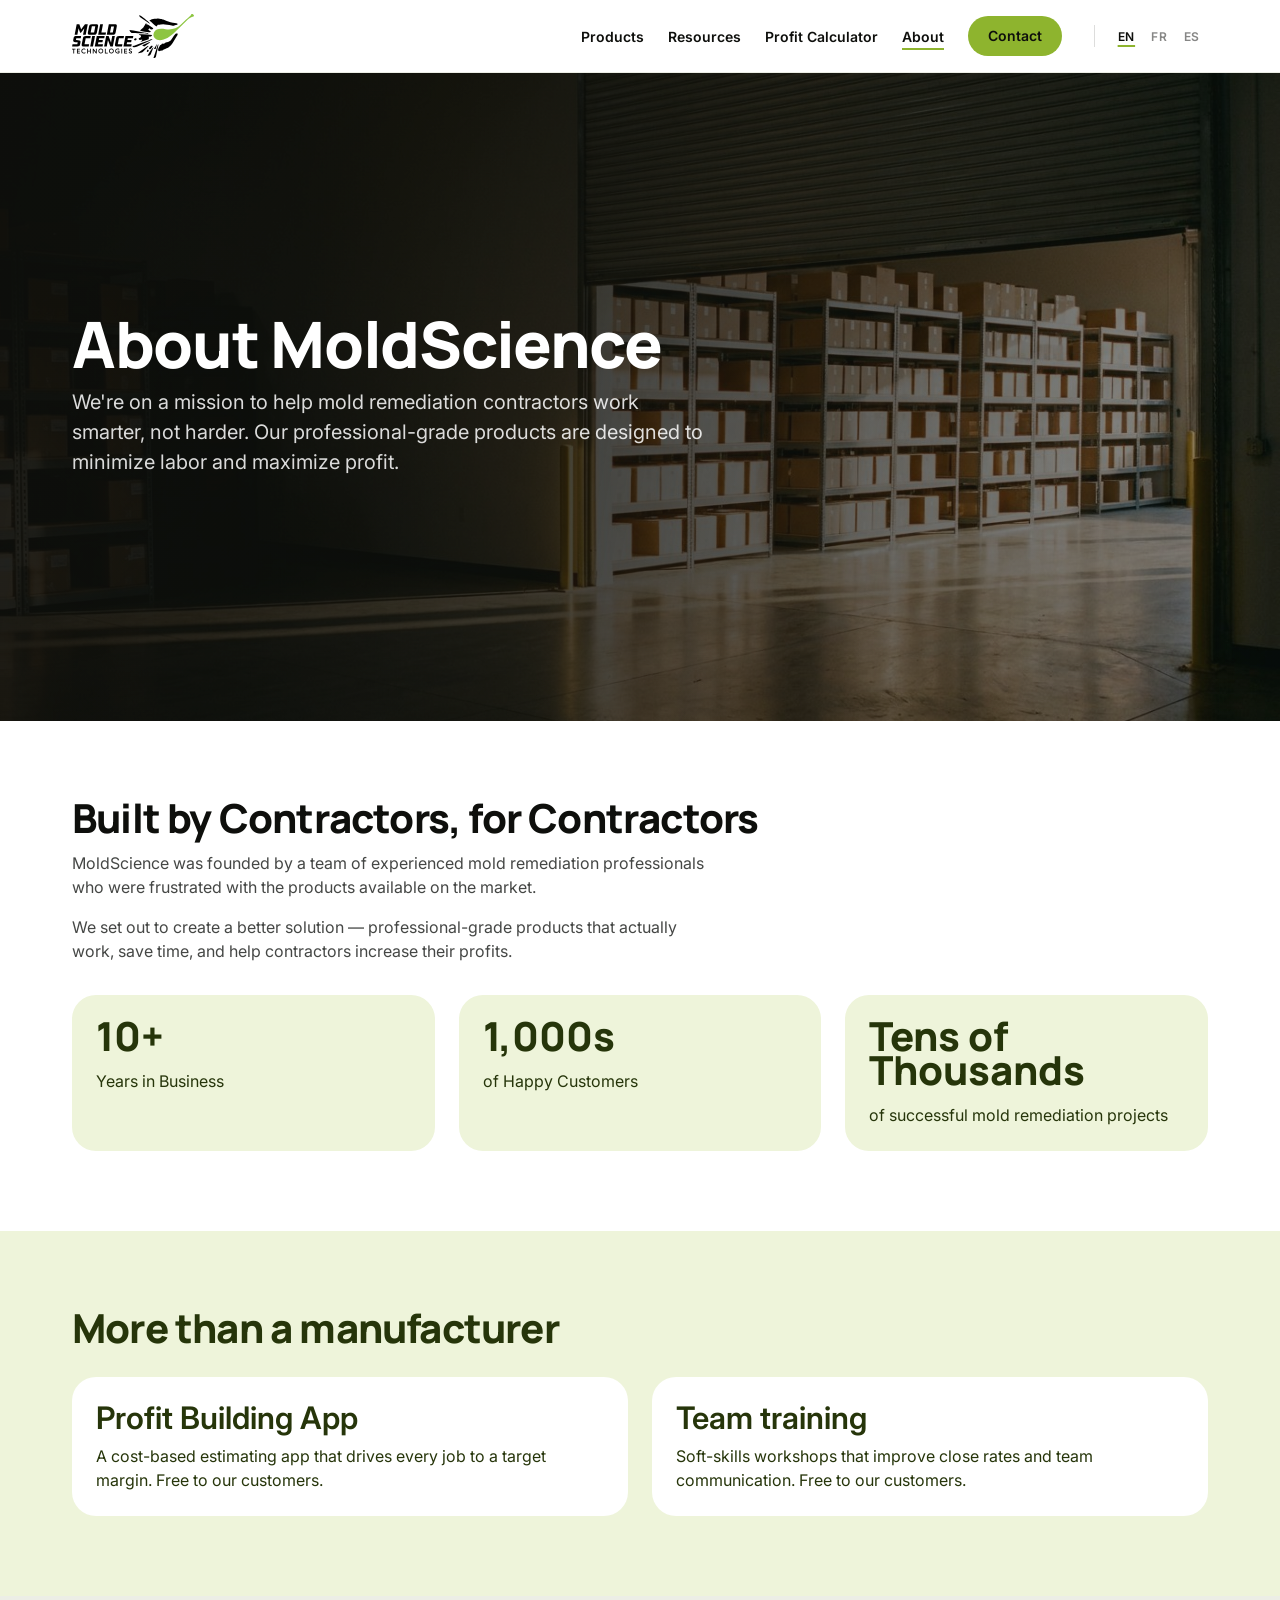
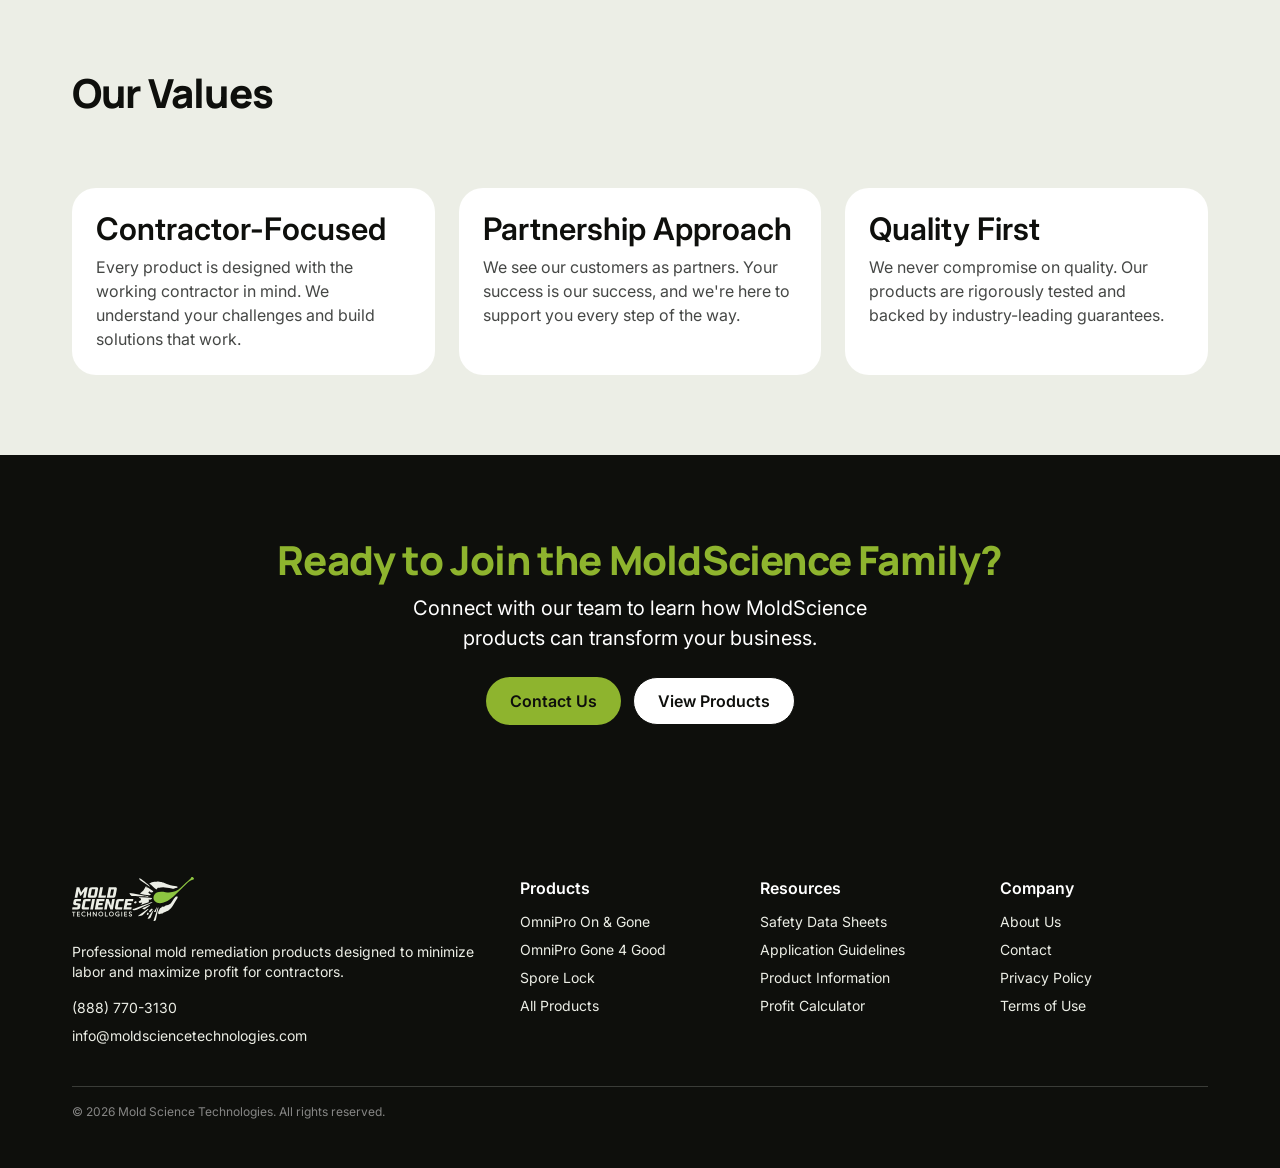
==== commit 0917ecdf: "Add Privacy Policy and Terms of Use, linked under Company in the footer - privacy.html: what is coll" ====
--- a/about.html
+++ b/about.html
@@ -158,6 +158,8 @@
 <ul>
 <li><a data-i18n="about_us_c887" href="/about">About Us</a></li>
 <li><a data-i18n="contact_b374" href="/contact">Contact</a></li>
+<li><a data-i18n="privacy_policy_ba9c" href="/privacy">Privacy Policy</a></li>
+<li><a data-i18n="terms_of_use_1c78" href="/terms">Terms of Use</a></li>
 </ul>
 </div>
 </div>
--- a/styles/motion.css
+++ b/styles/motion.css
@@ -17,7 +17,7 @@
 .card { transition: transform var(--dur-med) var(--ease-spring), background-color var(--dur-med) var(--ease-spring); }
 .card--media img { transition: transform var(--dur-slow) var(--ease-out-expo); }
 /* Product figures in padded cards need rounded image corners on every edge. */
-.card:not(.card--media) > .card-figure > img { border-radius: var(--radius-card); }
+
 .btn { transition: background-color var(--dur-fast) var(--ease-out-expo), transform var(--dur-fast) var(--ease-out-expo); }
 .btn:active { transform: scale(0.97); }
 
@@ -112,6 +112,8 @@
   --hero-scrim: linear-gradient(100deg, rgba(14,15,12,.94) 0%, rgba(14,15,12,.78) 45%, rgba(14,15,12,.42) 100%);
 }
 .hero-attic__content, .hero-photo > .container { width: 100%; }
+/* the copy column keeps its comfortable measure; the grid handles the split */
+.hero-attic__content.grid > div > * { max-width: 680px; }
 .hero-attic__content > * { max-width: 680px; }
 .hero-attic h1, .hero-photo h1 { color: white; }
 .hero-attic .eyebrow, .hero-photo .eyebrow { color: var(--primary-neutral); }
@@ -386,13 +388,14 @@
 /* Loading state: a shimmer sits BEHIND the image and is covered once it paints.
    Deliberately never hides the image itself — if this JS ever fails to run, the
    worst case is an unseen shimmer, not missing content. */
-.media-frame, .card-figure, .result-image {
+/* The gradient is scoped to the loading state only. Applying it unconditionally
+   made it visible around object-fit:contain product shots, which read as a
+   stray off-colour panel behind the bottle. */
+html.js .card-figure:has(img[loading="lazy"]:not(.is-loaded)),
+html.js .result-image:has(img[loading="lazy"]:not(.is-loaded)),
+html.js .media-frame:has(img[loading="lazy"]:not(.is-loaded)) {
   background-image: linear-gradient(100deg, var(--canvas-soft) 30%, #f4f5f0 50%, var(--canvas-soft) 70%);
   background-size: 220% 100%;
-}
-html.js .is-loading .media-frame,
-html.js .card-figure:has(img[loading="lazy"]:not(.is-loaded)),
-html.js .result-image:has(img[loading="lazy"]:not(.is-loaded)) {
   animation: skeleton-sweep 1400ms linear infinite;
 }
 @keyframes skeleton-sweep {
@@ -461,3 +464,68 @@
 .hero-photo .card { background: var(--canvas); color: var(--body); }
 .hero-photo .card h1, .hero-photo .card h2, .hero-photo .card h3 { color: var(--ink); }
 .hero-photo .availability-note { background: rgba(255,255,255,.12); color: var(--canvas); }
+
+/* Product figures: the figure owns the corner radius and clips its image, so an
+   image radius can never disagree with the panel it sits in. */
+.card-figure { overflow: hidden; }
+.card-figure > img { border-radius: 0 !important; }
+
+/* --- Typography: no orphan words on centred copy --- */
+h1, h2, h3, .display-mega, .display-xxl, .display-xl, .display-md, .display-sm {
+  text-wrap: balance;
+}
+.center p, .band--dark p, .body-lg, blockquote p { text-wrap: pretty; }
+/* the dark CTA lead was breaking one word onto its own line */
+.band--dark .center p, .band--dark .container.center p {
+  max-width: 46ch;
+  margin-inline: auto;
+  text-wrap: balance;
+}
+
+/* --- Language switcher: green is reserved for CTAs and the step rail
+   (see tokens.css), so the active state is ink and it is separated from the
+   Contact button rather than sitting flush against it. --- */
+.nav-lang { margin-left: var(--sp-2); padding-left: var(--sp-4); position: relative; }
+.nav-lang::before {
+  content: "";
+  position: absolute;
+  left: 0;
+  top: 50%;
+  transform: translateY(-50%);
+  width: 1px;
+  height: 22px;
+  background: rgba(14, 15, 12, .14);
+}
+.lang-switch { background: transparent; padding: 0; gap: 0; }
+.lang-switch__btn {
+  min-height: 28px;
+  padding: 0 var(--sp-2);
+  color: var(--mute);
+  letter-spacing: .06em;
+}
+.lang-switch__btn.is-active {
+  background: transparent;
+  color: var(--ink);
+  text-decoration: underline;
+  text-decoration-color: var(--primary);
+  text-decoration-thickness: 2px;
+  text-underline-offset: 4px;
+}
+@media (hover: hover) {
+  .lang-switch__btn:not(.is-active):hover { background: transparent; color: var(--ink); }
+}
+@media (max-width: 900px) {
+  .nav-lang { margin-left: 0; padding-left: 0; }
+  .nav-lang::before { display: none; }
+}
+
+/* ==========================================================================
+   Legal pages (privacy, terms) — long-form reading measure
+   ========================================================================== */
+.legal-prose { max-width: 68ch; }
+.legal-prose h2 { margin-top: var(--sp-12); }
+.legal-prose h2:first-child { margin-top: 0; }
+.legal-prose p, .legal-prose ul { margin-bottom: var(--sp-4); }
+.legal-prose ul { padding-left: var(--sp-6); display: grid; gap: var(--sp-2); }
+.legal-prose a { text-decoration: underline; text-decoration-color: var(--primary); text-underline-offset: 3px; }
+.legal-prose .caption { margin-top: var(--sp-12); padding-top: var(--sp-6); border-top: 1px solid var(--canvas-soft); }
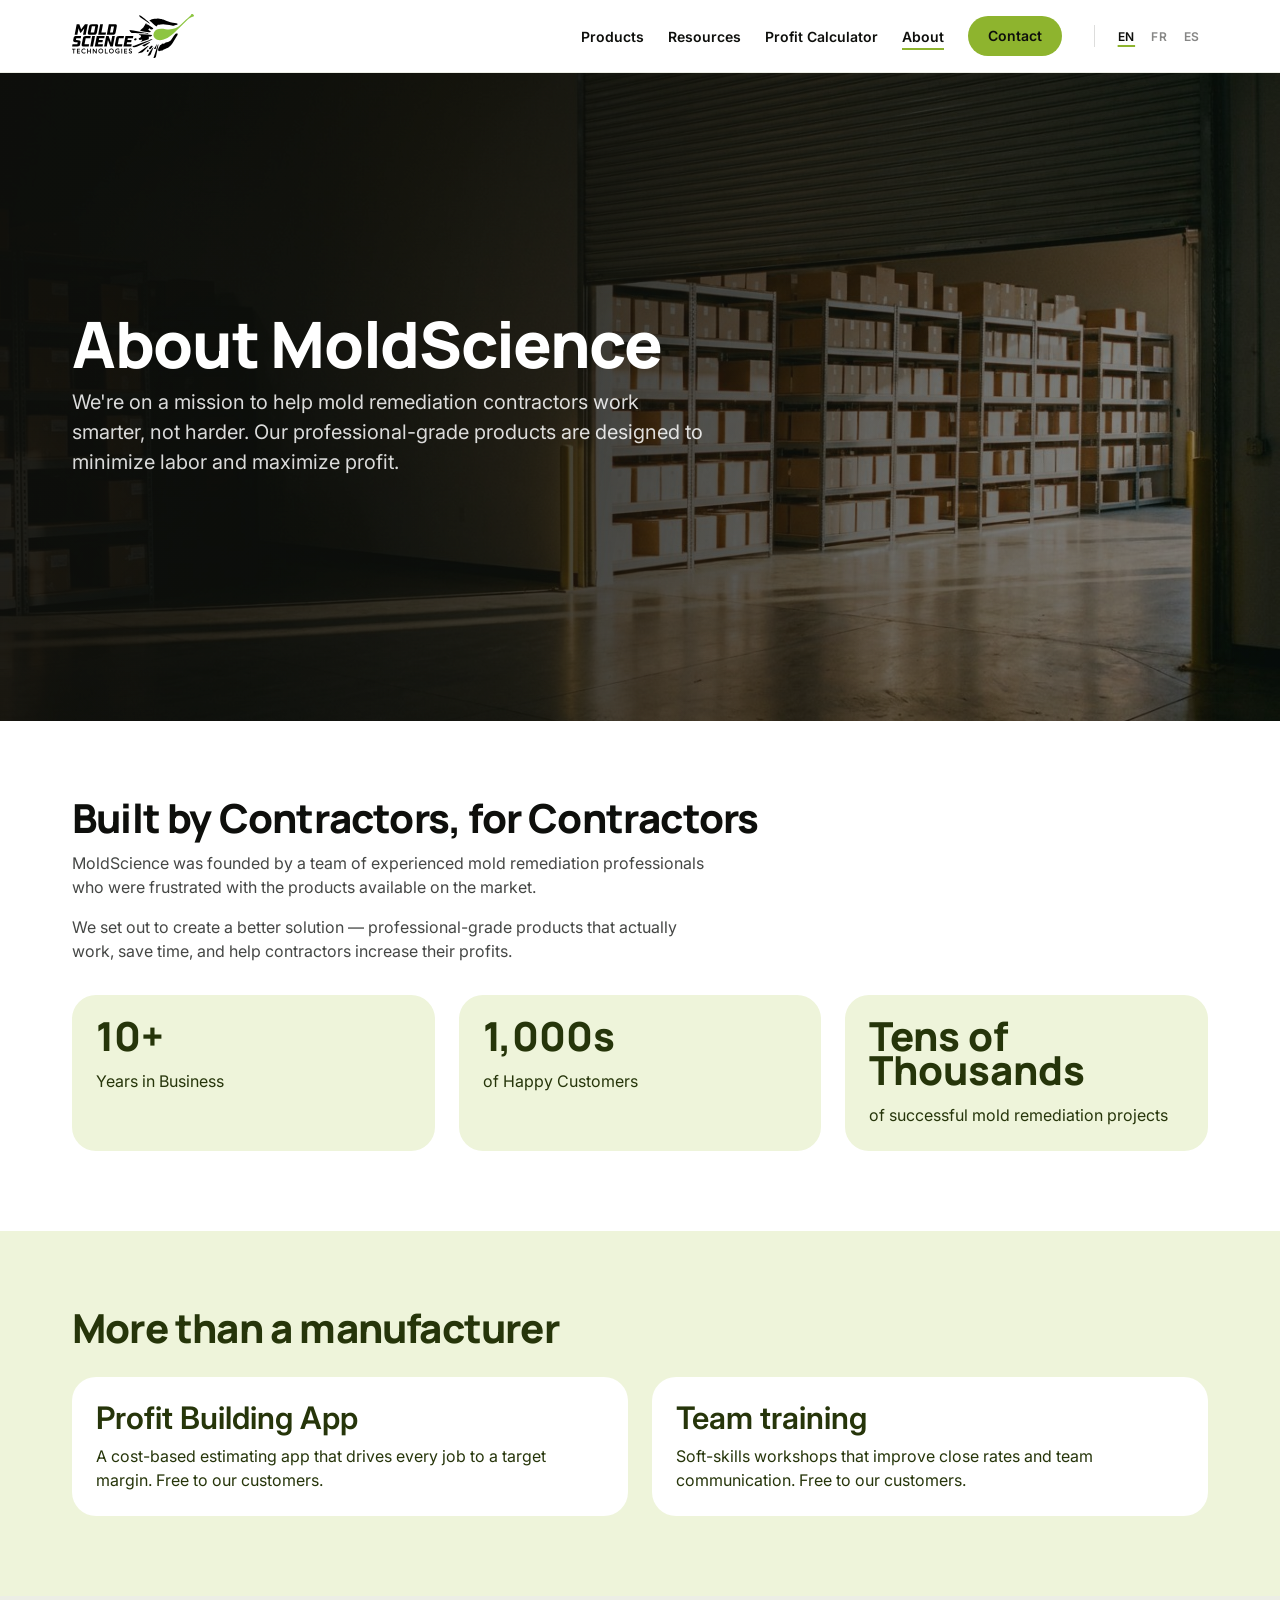
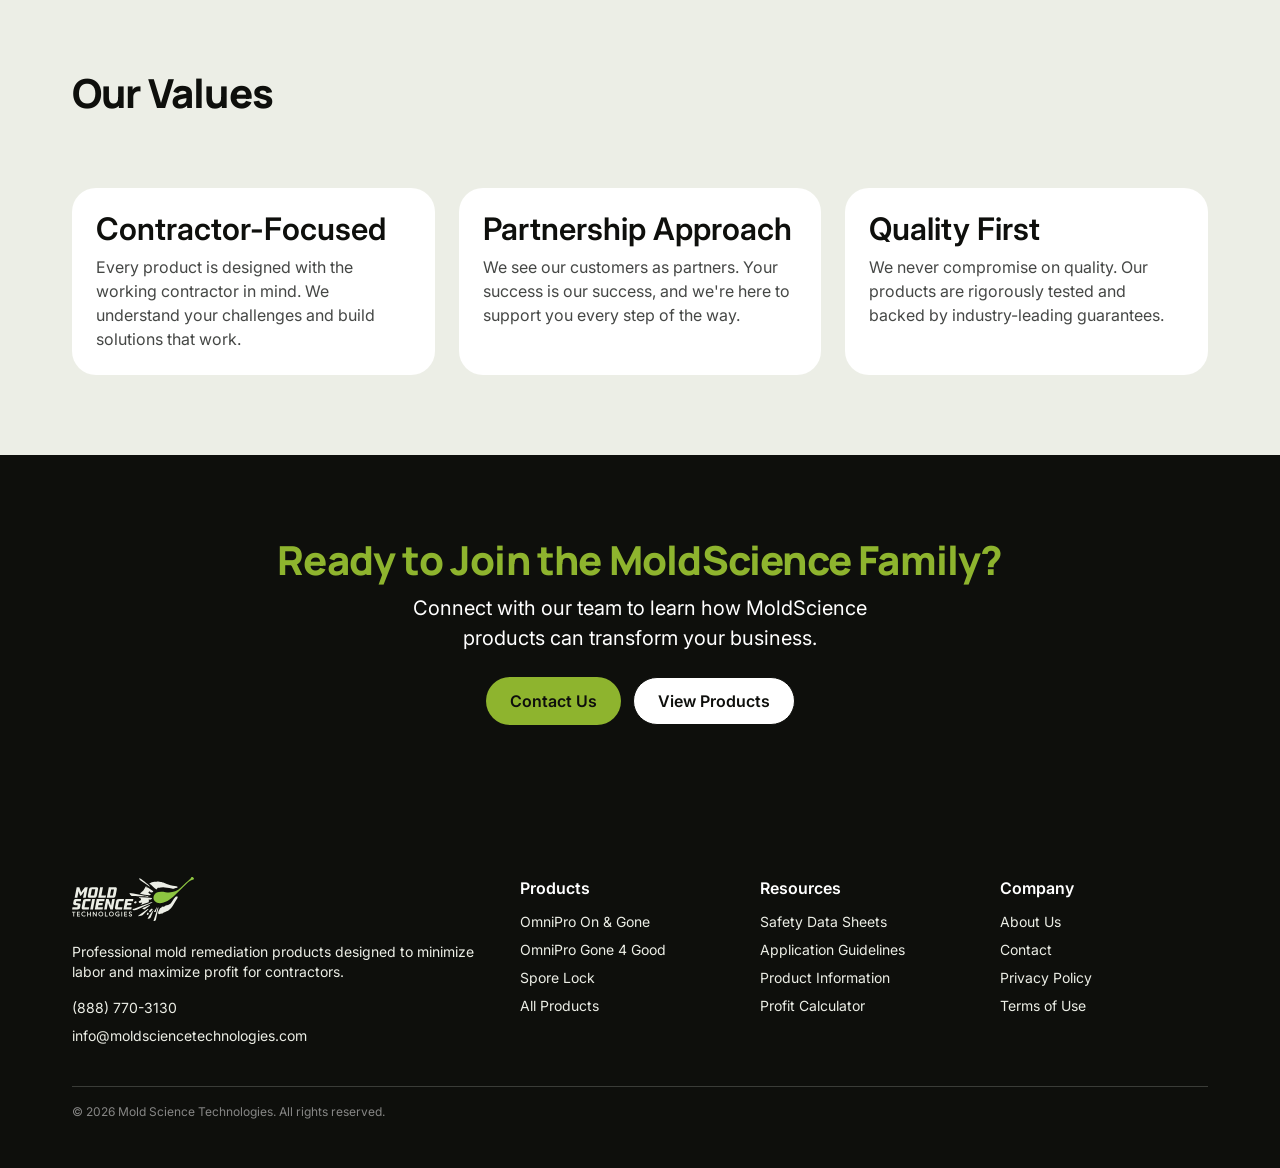
==== commit 7be62434: "SEO: social share cards, Open Graph/Twitter meta, structured data, sitemap - Five 1200x630 share car" ====
--- a/about.html
+++ b/about.html
@@ -14,6 +14,25 @@
 <link href="https://moldsciencetechnologies.vercel.app/about?lang=fr" hreflang="fr-CA" rel="alternate"/>
 <link href="https://moldsciencetechnologies.vercel.app/about?lang=es" hreflang="es" rel="alternate"/>
 <link href="https://moldsciencetechnologies.vercel.app/about" hreflang="x-default" rel="alternate"/>
+<!-- seo:start -->
+<link href="https://moldsciencetechnologies.vercel.app/about" rel="canonical"/>
+<meta content="website" property="og:type"/>
+<meta content="Mold Science Technologies" property="og:site_name"/>
+<meta content="https://moldsciencetechnologies.vercel.app/about" property="og:url"/>
+<meta content="About MoldScience — Mold Science Technologies" property="og:title"/>
+<meta content="We're on a mission to help mold remediation contractors work smarter, not harder. Built by contractors, for contractors." property="og:description"/>
+<meta content="https://moldsciencetechnologies.vercel.app/assets/img/og-default.jpg" property="og:image"/>
+<meta content="1200" property="og:image:width"/>
+<meta content="630" property="og:image:height"/>
+<meta content="About MoldScience — Mold Science Technologies" property="og:image:alt"/>
+<meta content="en_CA" property="og:locale"/>
+<meta content="fr_CA" property="og:locale:alternate"/>
+<meta content="es_MX" property="og:locale:alternate"/>
+<meta content="summary_large_image" name="twitter:card"/>
+<meta content="About MoldScience — Mold Science Technologies" name="twitter:title"/>
+<meta content="We're on a mission to help mold remediation contractors work smarter, not harder. Built by contractors, for contractors." name="twitter:description"/>
+<meta content="https://moldsciencetechnologies.vercel.app/assets/img/og-default.jpg" name="twitter:image"/>
+<!-- seo:end -->
 <link href="/styles/tokens.css" rel="stylesheet"/>
 <link href="/styles/site.css" rel="stylesheet"/>
 <link href="/styles/motion.css" rel="stylesheet"/>
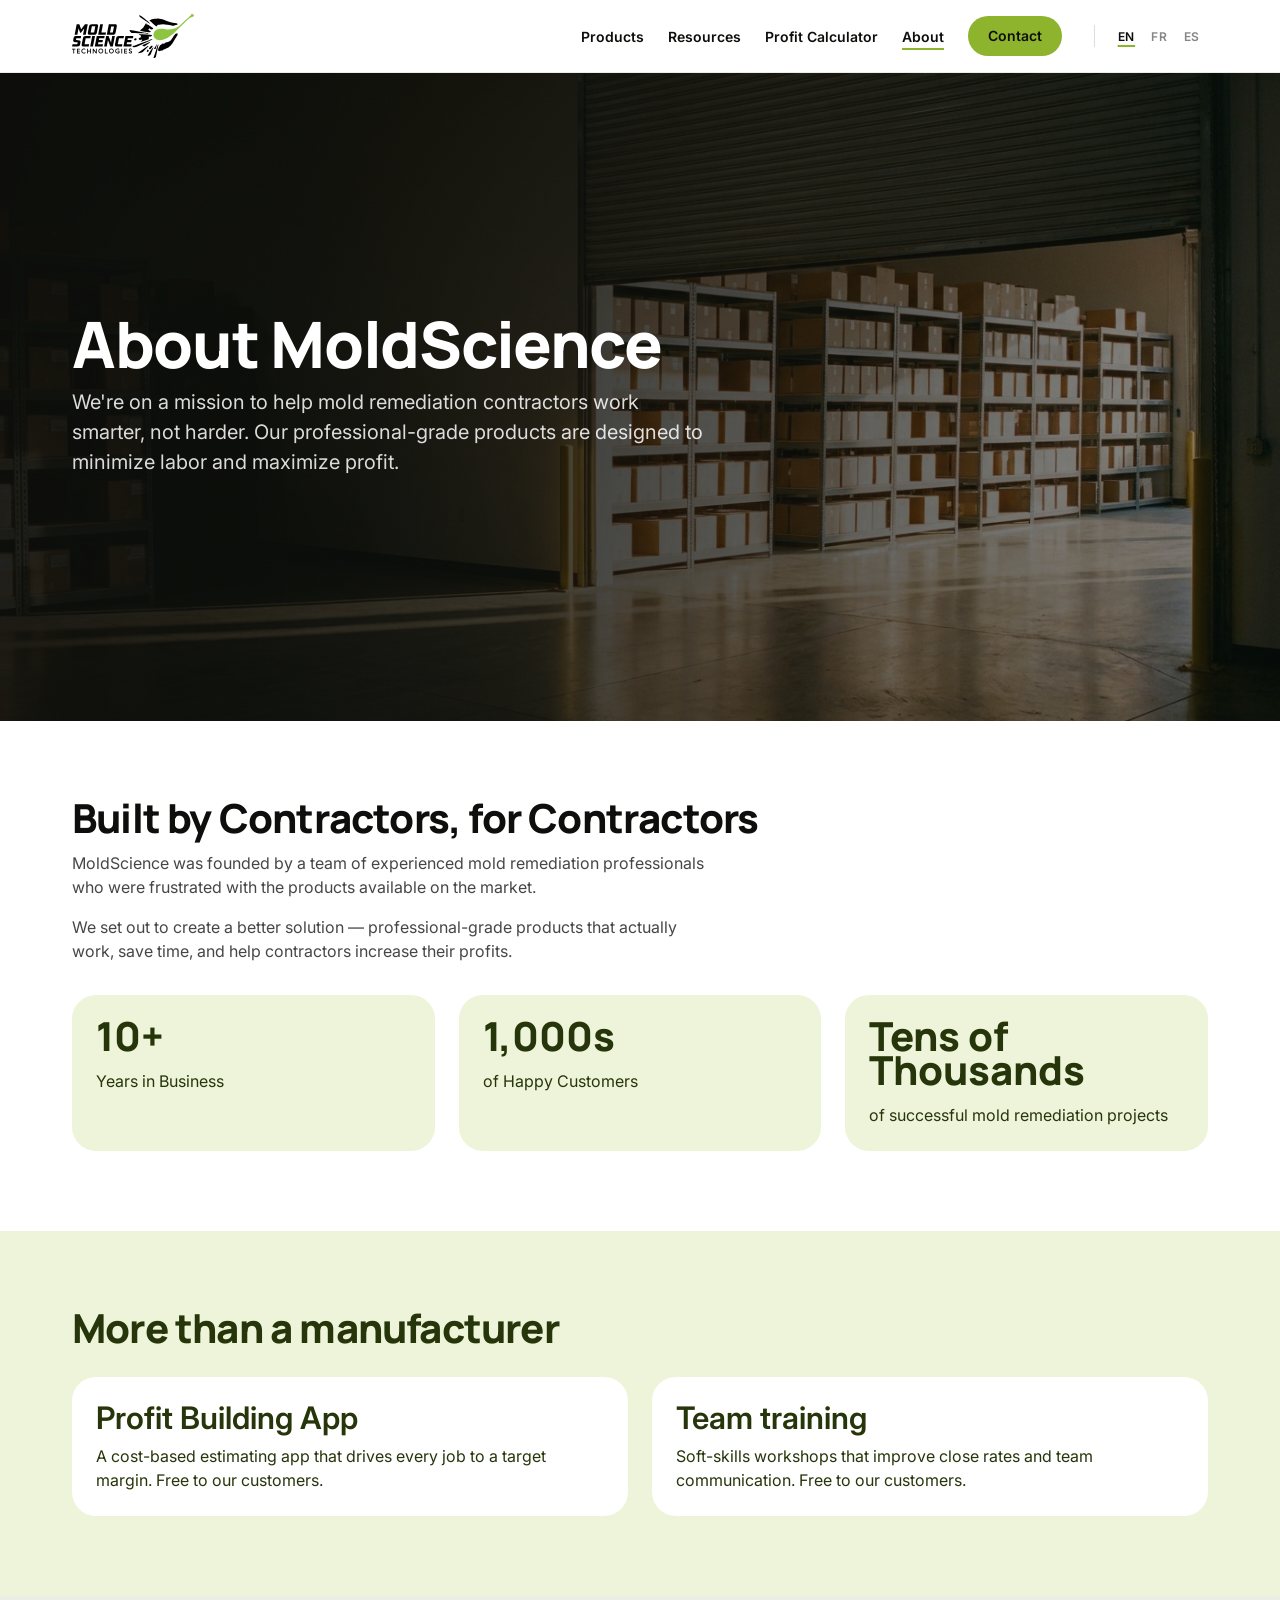
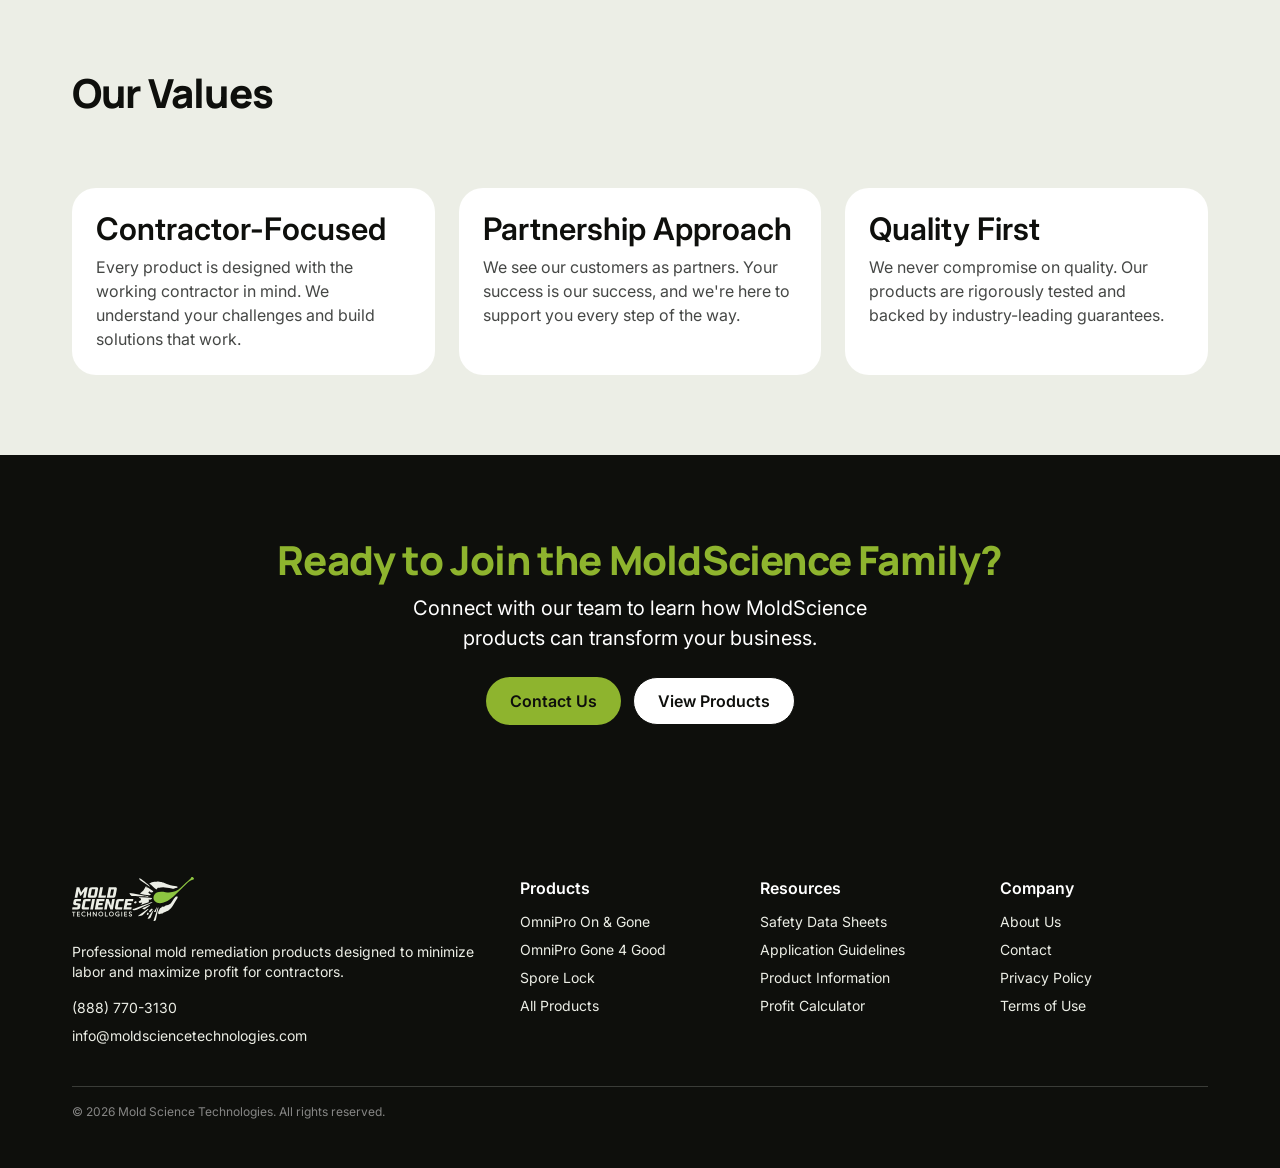
==== commit c34ccea2: "Install Vercel Web Analytics ## Vercel Web Analytics Implementation  Successfully installed and conf" ====
--- a/about.html
+++ b/about.html
@@ -36,6 +36,11 @@
 <link href="/styles/tokens.css" rel="stylesheet"/>
 <link href="/styles/site.css" rel="stylesheet"/>
 <link href="/styles/motion.css" rel="stylesheet"/>
+<!-- Vercel Web Analytics -->
+<script>
+  window.va = window.va || function () { (window.vaq = window.vaq || []).push(arguments); };
+</script>
+<script defer src="/_vercel/insights/script.js"></script>
 </head>
 <body>
 <header class="nav">
--- a/styles/motion.css
+++ b/styles/motion.css
@@ -529,3 +529,30 @@
 .legal-prose ul { padding-left: var(--sp-6); display: grid; gap: var(--sp-2); }
 .legal-prose a { text-decoration: underline; text-decoration-color: var(--primary); text-underline-offset: 3px; }
 .legal-prose .caption { margin-top: var(--sp-12); padding-top: var(--sp-6); border-top: 1px solid var(--canvas-soft); }
+
+/* consent / anti-bot checkbox on the app request form */
+.consent-check {
+  display: flex;
+  align-items: center;
+  gap: var(--sp-3);
+  margin: var(--sp-5) 0;
+  font-size: var(--body-sm-size);
+  font-weight: 600;
+  color: var(--ink);
+  cursor: pointer;
+}
+.consent-check input {
+  width: 22px;
+  height: 22px;
+  flex: none;
+  accent-color: var(--primary);
+  cursor: pointer;
+}
+
+/* testimonial: discrete quoted lines, not one merged sentence */
+.results-quote .quote-line {
+  font-size: var(--body-lg-size);
+  line-height: var(--body-lg-line);
+  margin-bottom: var(--sp-4);
+}
+.results-quote .quote-line:last-of-type { margin-bottom: var(--sp-6); }
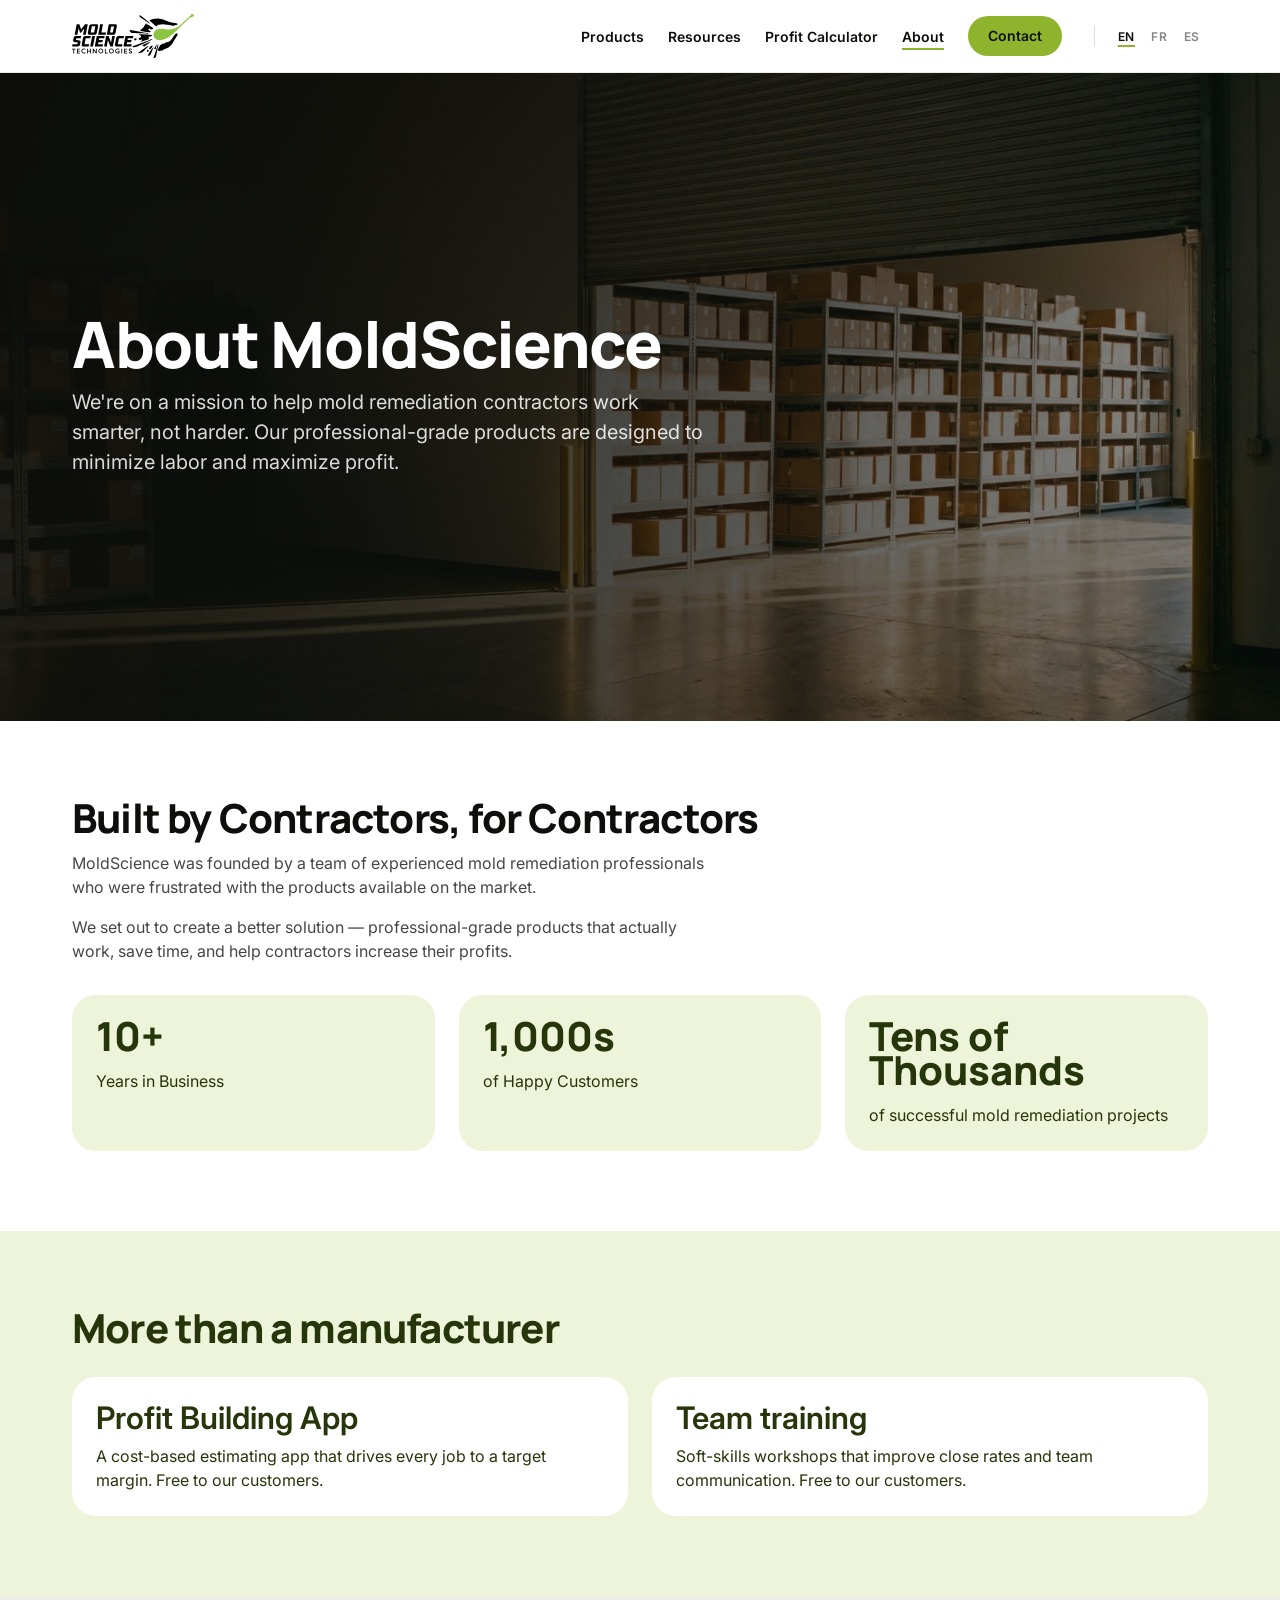
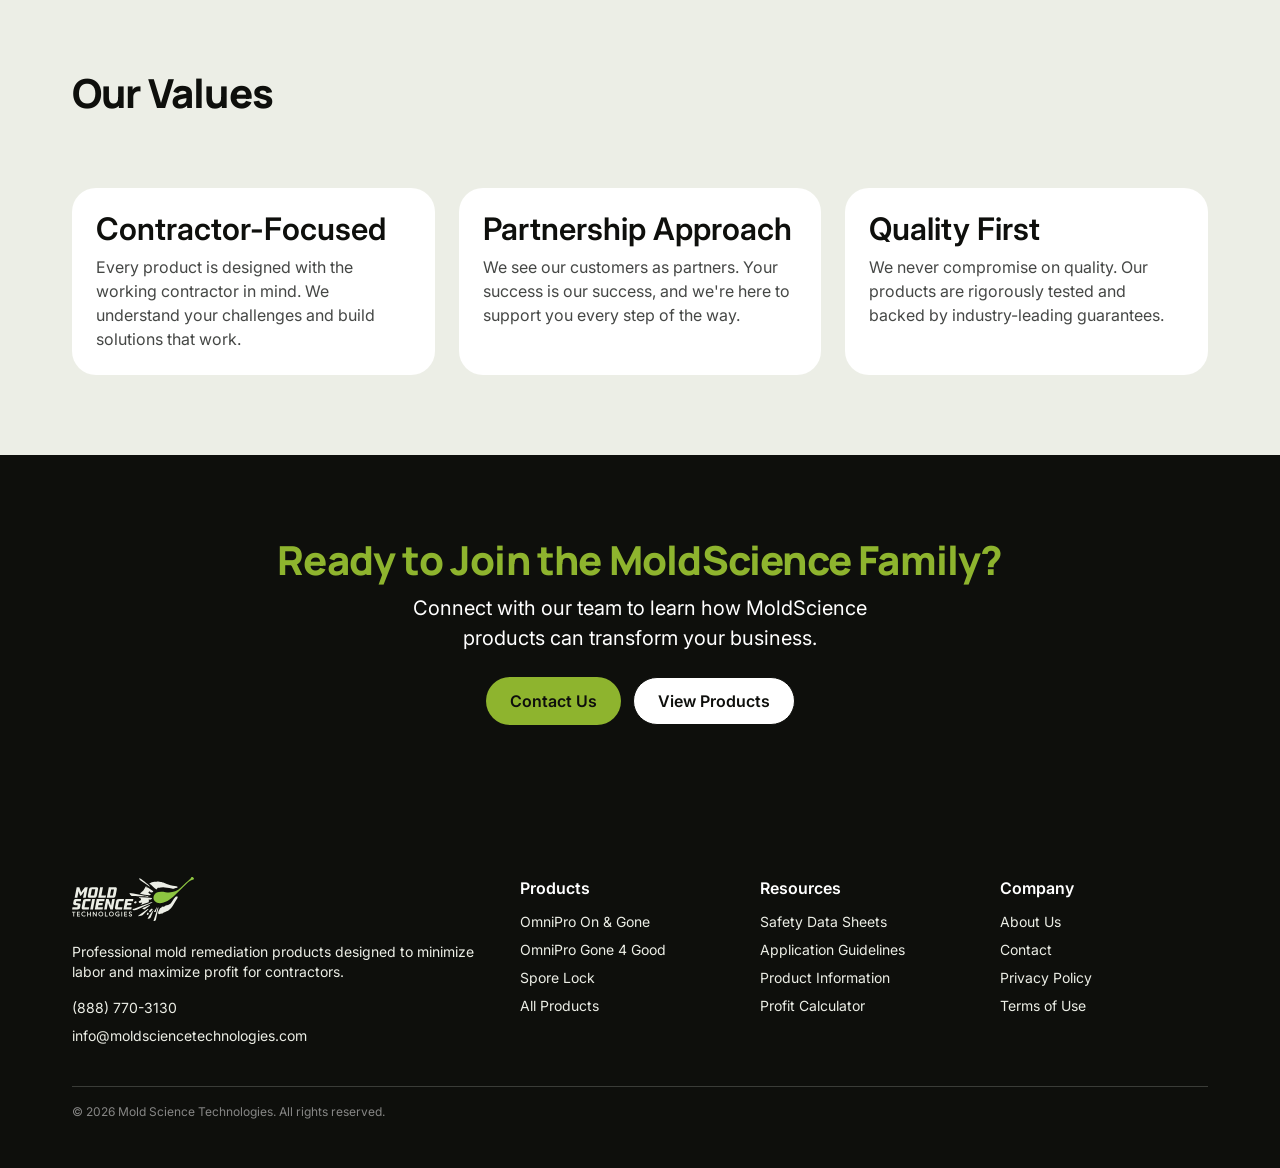
==== commit 9e7cebcf: "Point all SEO URLs (canonical, OG, hreflang, sitemap, robots) at www.moldsciencetechnologies.com Co-" ====
--- a/about.html
+++ b/about.html
@@ -10,18 +10,18 @@
 <link href="https://fonts.googleapis.com" rel="preconnect"/>
 <link crossorigin="" href="https://fonts.gstatic.com" rel="preconnect"/>
 <link href="https://fonts.googleapis.com/css2?family=Manrope:wght@800&amp;family=Inter:wght@400;600&amp;display=swap" rel="stylesheet"/>
-<link href="https://moldsciencetechnologies.vercel.app/about" hreflang="en" rel="alternate"/>
-<link href="https://moldsciencetechnologies.vercel.app/about?lang=fr" hreflang="fr-CA" rel="alternate"/>
-<link href="https://moldsciencetechnologies.vercel.app/about?lang=es" hreflang="es" rel="alternate"/>
-<link href="https://moldsciencetechnologies.vercel.app/about" hreflang="x-default" rel="alternate"/>
+<link href="https://www.moldsciencetechnologies.com/about" hreflang="en" rel="alternate"/>
+<link href="https://www.moldsciencetechnologies.com/about?lang=fr" hreflang="fr-CA" rel="alternate"/>
+<link href="https://www.moldsciencetechnologies.com/about?lang=es" hreflang="es" rel="alternate"/>
+<link href="https://www.moldsciencetechnologies.com/about" hreflang="x-default" rel="alternate"/>
 <!-- seo:start -->
-<link href="https://moldsciencetechnologies.vercel.app/about" rel="canonical"/>
+<link href="https://www.moldsciencetechnologies.com/about" rel="canonical"/>
 <meta content="website" property="og:type"/>
 <meta content="Mold Science Technologies" property="og:site_name"/>
-<meta content="https://moldsciencetechnologies.vercel.app/about" property="og:url"/>
+<meta content="https://www.moldsciencetechnologies.com/about" property="og:url"/>
 <meta content="About MoldScience — Mold Science Technologies" property="og:title"/>
 <meta content="We're on a mission to help mold remediation contractors work smarter, not harder. Built by contractors, for contractors." property="og:description"/>
-<meta content="https://moldsciencetechnologies.vercel.app/assets/img/og-default.jpg" property="og:image"/>
+<meta content="https://www.moldsciencetechnologies.com/assets/img/og-default.jpg" property="og:image"/>
 <meta content="1200" property="og:image:width"/>
 <meta content="630" property="og:image:height"/>
 <meta content="About MoldScience — Mold Science Technologies" property="og:image:alt"/>
@@ -31,16 +31,11 @@
 <meta content="summary_large_image" name="twitter:card"/>
 <meta content="About MoldScience — Mold Science Technologies" name="twitter:title"/>
 <meta content="We're on a mission to help mold remediation contractors work smarter, not harder. Built by contractors, for contractors." name="twitter:description"/>
-<meta content="https://moldsciencetechnologies.vercel.app/assets/img/og-default.jpg" name="twitter:image"/>
+<meta content="https://www.moldsciencetechnologies.com/assets/img/og-default.jpg" name="twitter:image"/>
 <!-- seo:end -->
 <link href="/styles/tokens.css" rel="stylesheet"/>
 <link href="/styles/site.css" rel="stylesheet"/>
 <link href="/styles/motion.css" rel="stylesheet"/>
-<!-- Vercel Web Analytics -->
-<script>
-  window.va = window.va || function () { (window.vaq = window.vaq || []).push(arguments); };
-</script>
-<script defer src="/_vercel/insights/script.js"></script>
 </head>
 <body>
 <header class="nav">
--- a/styles/motion.css
+++ b/styles/motion.css
@@ -522,7 +522,7 @@
 /* ==========================================================================
    Legal pages (privacy, terms) — long-form reading measure
    ========================================================================== */
-.legal-prose { max-width: 68ch; }
+.legal-prose { max-width: 100ch; }
 .legal-prose h2 { margin-top: var(--sp-12); }
 .legal-prose h2:first-child { margin-top: 0; }
 .legal-prose p, .legal-prose ul { margin-bottom: var(--sp-4); }
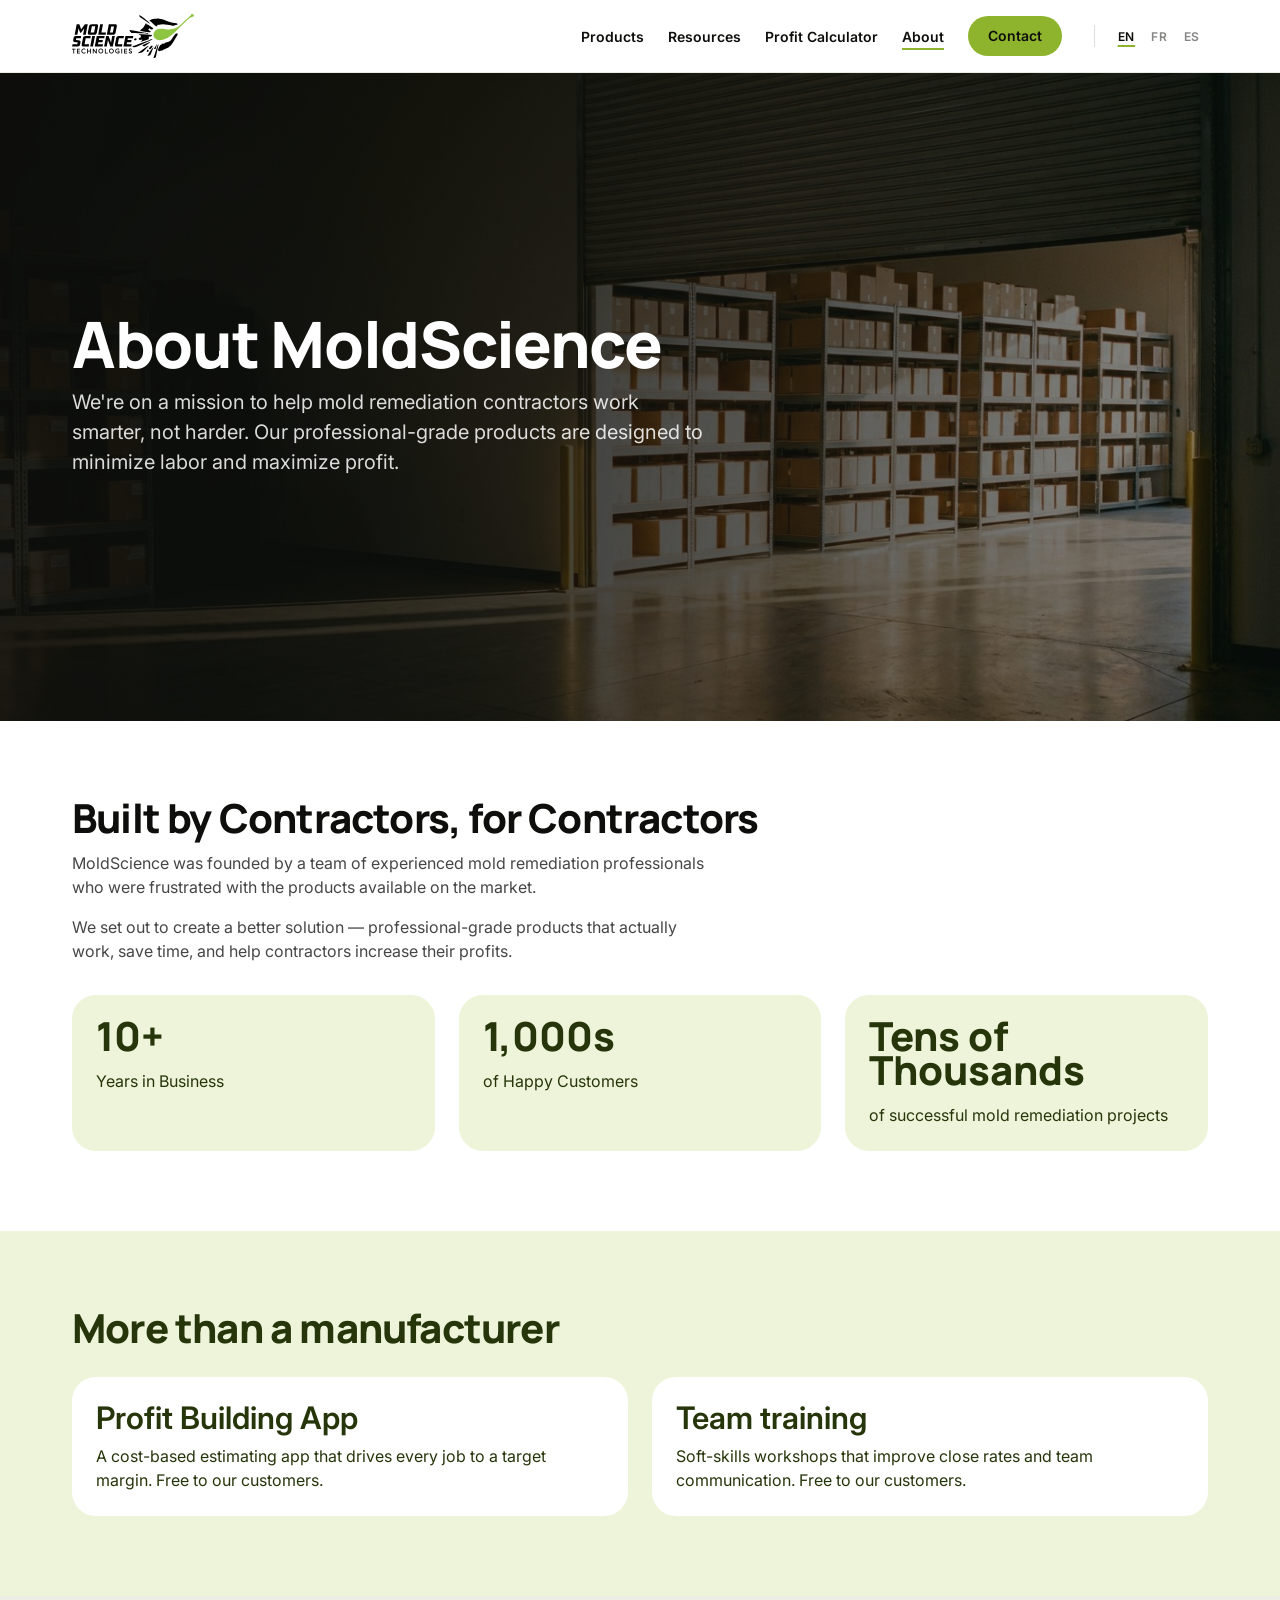
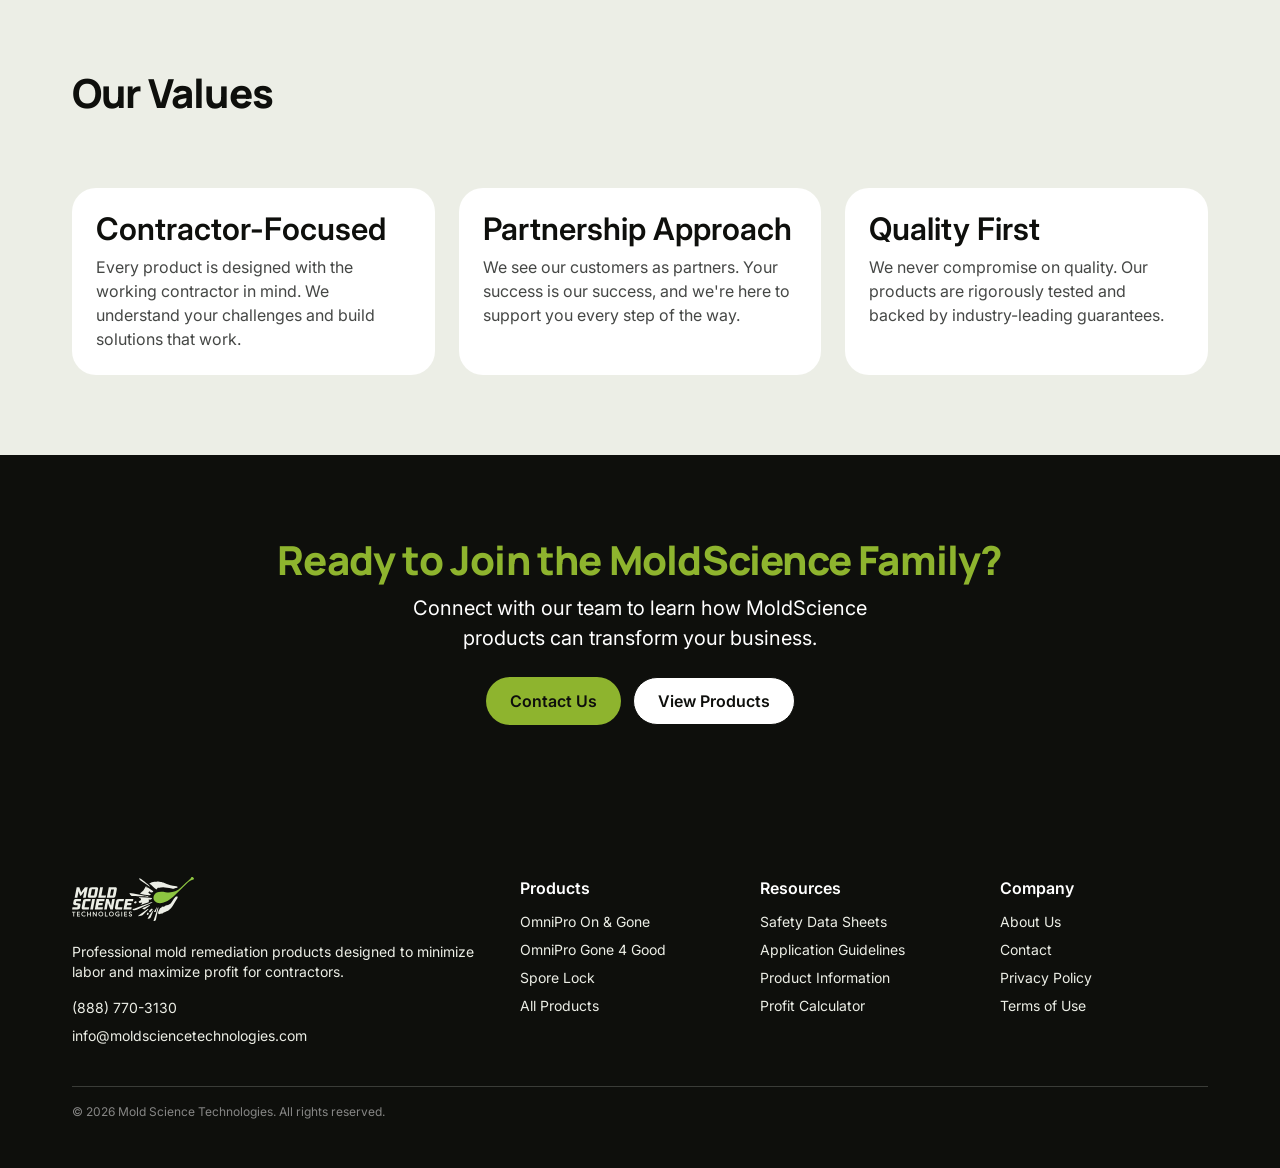
==== commit 0fb26eca: "Merge c34ccea26055745151ed60eeb5bc5e8b66d018af into 287cedc1cc5510bc99a3c7f13325640f017a6427" ====
--- a/about.html
+++ b/about.html
@@ -36,6 +36,11 @@
 <link href="/styles/tokens.css" rel="stylesheet"/>
 <link href="/styles/site.css" rel="stylesheet"/>
 <link href="/styles/motion.css" rel="stylesheet"/>
+<!-- Vercel Web Analytics -->
+<script>
+  window.va = window.va || function () { (window.vaq = window.vaq || []).push(arguments); };
+</script>
+<script defer src="/_vercel/insights/script.js"></script>
 </head>
 <body>
 <header class="nav">
--- a/styles/site.css
+++ b/styles/site.css
@@ -394,3 +394,9 @@
 .stack > * + * { margin-top: var(--sp-4); }
 .cluster { display: flex; flex-wrap: wrap; gap: var(--sp-3); align-items: center; }
 .center { text-align: center; }
+
+/* Post-submit state for the app request form: fields and button are replaced
+   by the logo and a thank-you note. */
+.form-done { display: grid; gap: var(--sp-4); justify-items: start; }
+.form-done[hidden] { display: none; }
+.form-done-logo { height: 44px; width: auto; }
--- a/styles/motion.css
+++ b/styles/motion.css
@@ -1,7 +1,10 @@
 :root {
   --ease-out-expo: cubic-bezier(0.22, 1, 0.36, 1);
   --ease-spring: cubic-bezier(0.32, 0.72, 0, 1);
+  --dur-press: 140ms;
   --dur-fast: 180ms;
+  --dur-menu: 200ms;
+  --dur-hover: 280ms;
   --dur-med: 500ms;
   --dur-slow: 700ms;
 }
@@ -13,12 +16,18 @@
   transition: opacity var(--dur-slow) var(--ease-out-expo), transform var(--dur-slow) var(--ease-out-expo);
   transition-delay: calc(var(--reveal-i, 0) * 70ms);
 }
-
-.card { transition: transform var(--dur-med) var(--ease-spring), background-color var(--dur-med) var(--ease-spring); }
+/* One reveal per visual unit. A [data-reveal] nested inside another rides its
+   parent's entrance instead of fading and translating a second time (that
+   double-moved card content by 40px). The observer still tags it .is-visible,
+   so the step rail's own connector draw keeps working. */
+html.js [data-reveal] [data-reveal],
+html.js [data-reveal] [data-reveal].is-visible { opacity: 1; transform: none; transition: none; }
+
+.card { transition: transform var(--dur-hover) var(--ease-spring), background-color var(--dur-hover) var(--ease-spring); }
 .card--media img { transition: transform var(--dur-slow) var(--ease-out-expo); }
 /* Product figures in padded cards need rounded image corners on every edge. */
 
-.btn { transition: background-color var(--dur-fast) var(--ease-out-expo), transform var(--dur-fast) var(--ease-out-expo); }
+.btn { transition: background-color var(--dur-fast) var(--ease-out-expo), transform var(--dur-press) var(--ease-out-expo); }
 .btn:active { transform: scale(0.97); }
 
 .nav {
@@ -45,12 +54,13 @@
   background-size: 0 2px;
   transition: background-size 240ms var(--ease-out-expo);
 }
-.nav-links a:not(.btn):hover,
 .nav-links a:not(.btn):focus-visible,
 .nav-links a:not(.btn)[aria-current="page"] {
   background-size: 100% 2px;
   text-decoration: none;
 }
+/* Neutralise site.css's tap-triggered underline; the drawn underline is hover-gated below. */
+.nav-links a:not(.btn):hover { text-decoration: none; }
 
 html.js .steprail[data-reveal] li + li::before { transform: scaleX(0); transform-origin: left; }
 html.js .steprail[data-reveal] .node { opacity: 0; transform: scale(0.6); }
@@ -70,6 +80,10 @@
   a.card:hover, .card--link:hover { transform: translateY(-4px); }
   .card--media:hover img { transform: scale(1.03); }
   .btn--primary:hover { transform: translateY(-1px); }
+  .nav-links a:not(.btn):hover { background-size: 100% 2px; }
+  /* The hover lift above out-ranks .btn:active, so the press must be restated
+     here or primary buttons never compress under a mouse. */
+  .btn:hover:active { transform: scale(0.97); }
 }
 
 @media (prefers-reduced-motion: reduce) {
@@ -213,8 +227,8 @@
   color: inherit;
   padding: var(--sp-2);
   border-radius: var(--radius-input);
-  transition: transform var(--dur-med) var(--ease-spring),
-              background-color var(--dur-med) var(--ease-out-expo);
+  transition: transform var(--dur-hover) var(--ease-spring),
+              background-color var(--dur-hover) var(--ease-out-expo);
 }
 .step-figure {
   position: relative;
@@ -225,8 +239,8 @@
   display: grid;
   place-items: center;
   box-shadow: inset 0 0 0 2px var(--canvas-soft);
-  transition: box-shadow var(--dur-med) var(--ease-out-expo),
-              transform var(--dur-med) var(--ease-spring);
+  transition: box-shadow var(--dur-hover) var(--ease-out-expo),
+              transform var(--dur-hover) var(--ease-spring);
 }
 .step-figure img { width: 78%; height: 78%; object-fit: contain; }
 .steprail .step-figure .node {
@@ -293,8 +307,8 @@
   color: var(--ink-deep);
   display: grid;
   place-items: center;
-  transition: transform var(--dur-med) var(--ease-spring),
-              background-color var(--dur-med) var(--ease-out-expo);
+  transition: transform var(--dur-hover) var(--ease-spring),
+              background-color var(--dur-hover) var(--ease-out-expo);
 }
 @media (hover: hover) {
   .check-item:hover .check-icon { transform: scale(1.06); background: var(--primary-neutral); }
@@ -556,3 +570,62 @@
   margin-bottom: var(--sp-4);
 }
 .results-quote .quote-line:last-of-type { margin-bottom: var(--sp-6); }
+
+/* ==========================================================================
+   Polish pass (2026-09-29)
+   ========================================================================== */
+
+/* Mobile menu: it used to snap open via display:none. It now stays laid out and
+   fades/settles in (200ms) and out faster (120ms) — slow where the user is
+   deciding, fast where the system responds. visibility:hidden keeps the links
+   out of the tab order while closed; the delayed visibility flip lets the exit
+   finish before they vanish. */
+@media (max-width: 899px) {
+  .nav-links {
+    display: flex;
+    visibility: hidden;
+    opacity: 0;
+    transform: translateY(-6px);
+    transform-origin: top center;
+    pointer-events: none;
+    transition: opacity 120ms ease-out, transform 120ms ease-out, visibility 0s linear 120ms;
+  }
+  .nav.is-open .nav-links {
+    visibility: visible;
+    opacity: 1;
+    transform: none;
+    pointer-events: auto;
+    transition: opacity var(--dur-menu) var(--ease-out-expo), transform var(--dur-menu) var(--ease-out-expo), visibility 0s;
+  }
+}
+
+/* Hit areas: small pill controls keep their look but get a 44px target. */
+.lang-switch__btn, .lang-filter__btn { position: relative; }
+.lang-switch__btn::after { content: ""; position: absolute; inset: -8px 0; }
+.lang-filter__btn::after { content: ""; position: absolute; inset: -4px 0; }
+
+/* Touch: footer links were 17px tall, which is a miss-tap on a phone. */
+@media (pointer: coarse) {
+  .footer a:not(.footer-logo) { display: inline-block; padding-block: 10px; }
+  .footer li { margin-bottom: 0; }
+}
+
+/* Print: reveals only run for what was scrolled into view, so anything below the
+   fold printed as a blank page (SDS and product sheets get printed). */
+@media print {
+  html.js [data-reveal],
+  html.js .steprail[data-reveal] .node,
+  html.js .steprail[data-reveal] li + li::before {
+    opacity: 1 !important;
+    transform: none !important;
+    transition: none !important;
+  }
+}
+
+/* Reduced motion keeps colour feedback and drops movement. */
+@media (prefers-reduced-motion: reduce) {
+  .card, .btn, .card--media img { transition-property: background-color, opacity; }
+  a.card:hover, .card--link:hover, .card--media:hover img,
+  .btn--primary:hover, .btn:hover:active, .btn:active { transform: none; }
+  .nav-links, .nav.is-open .nav-links { transform: none; }
+}
